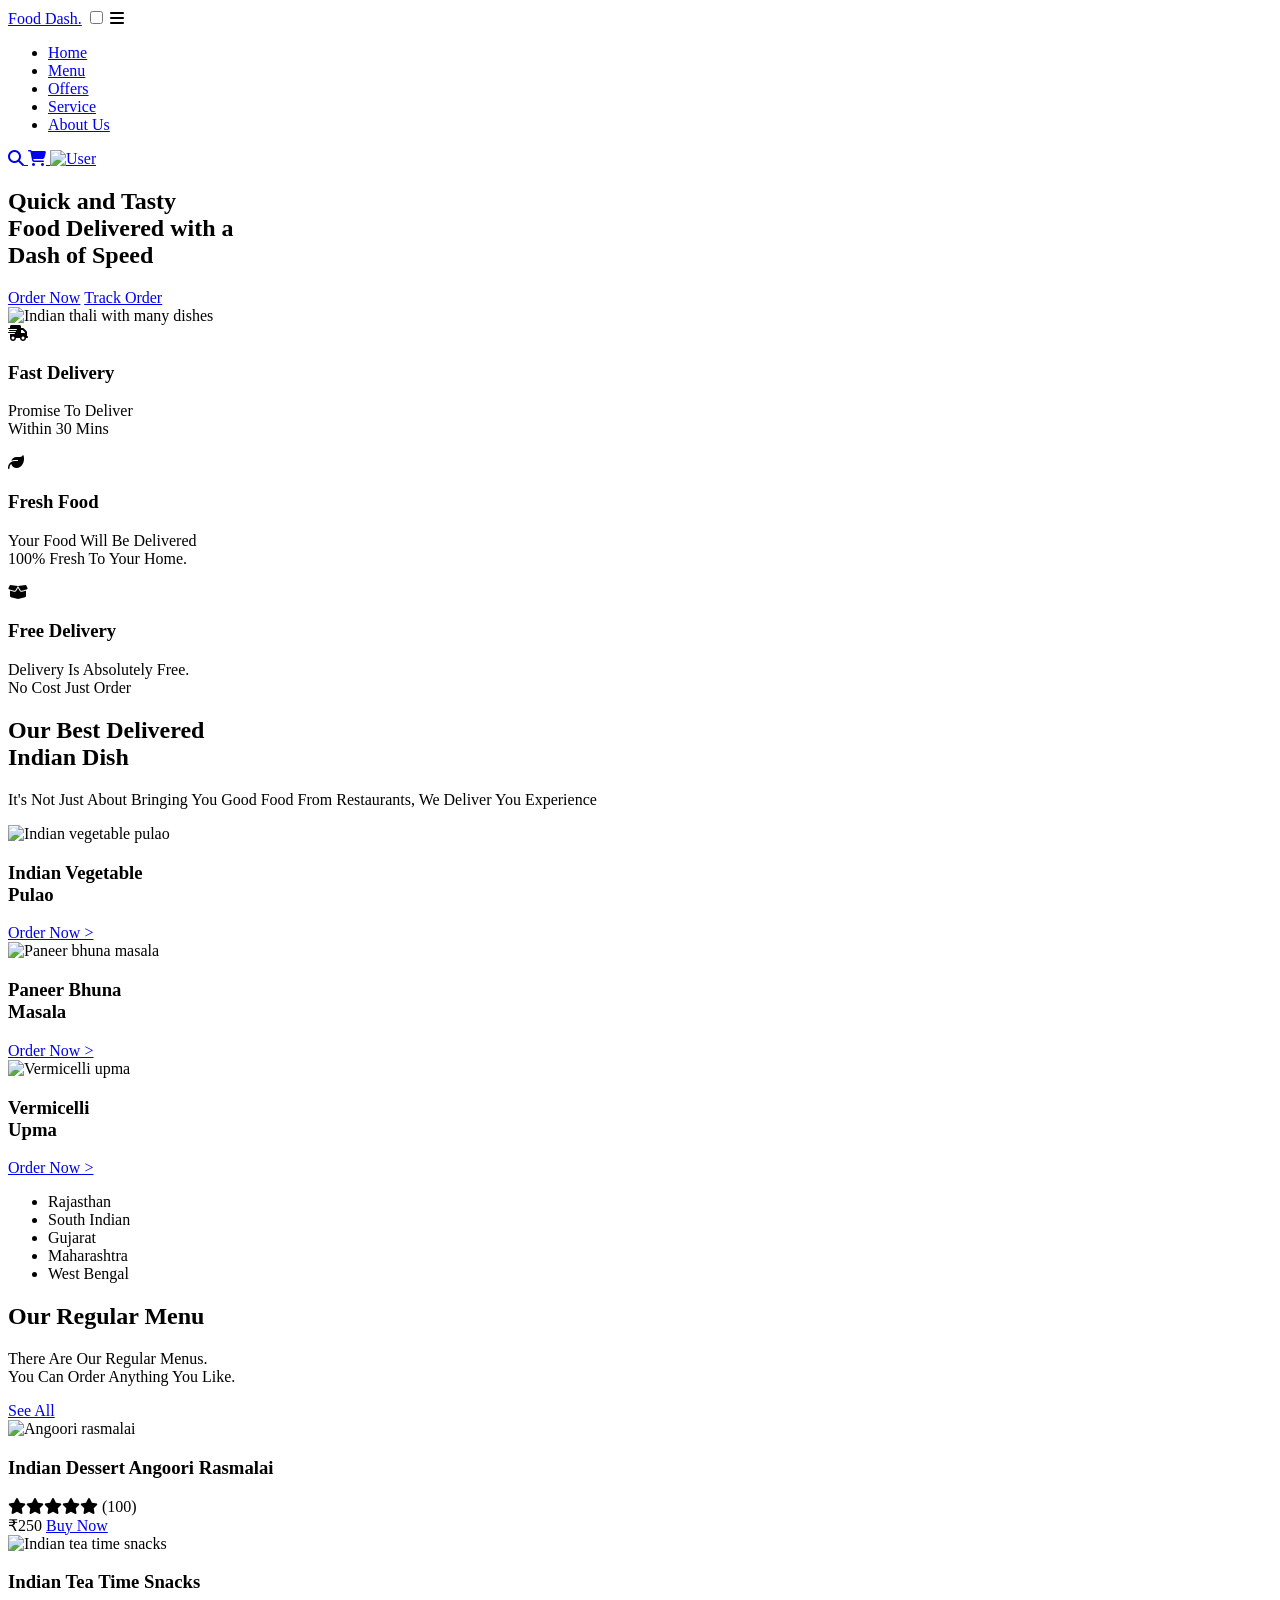
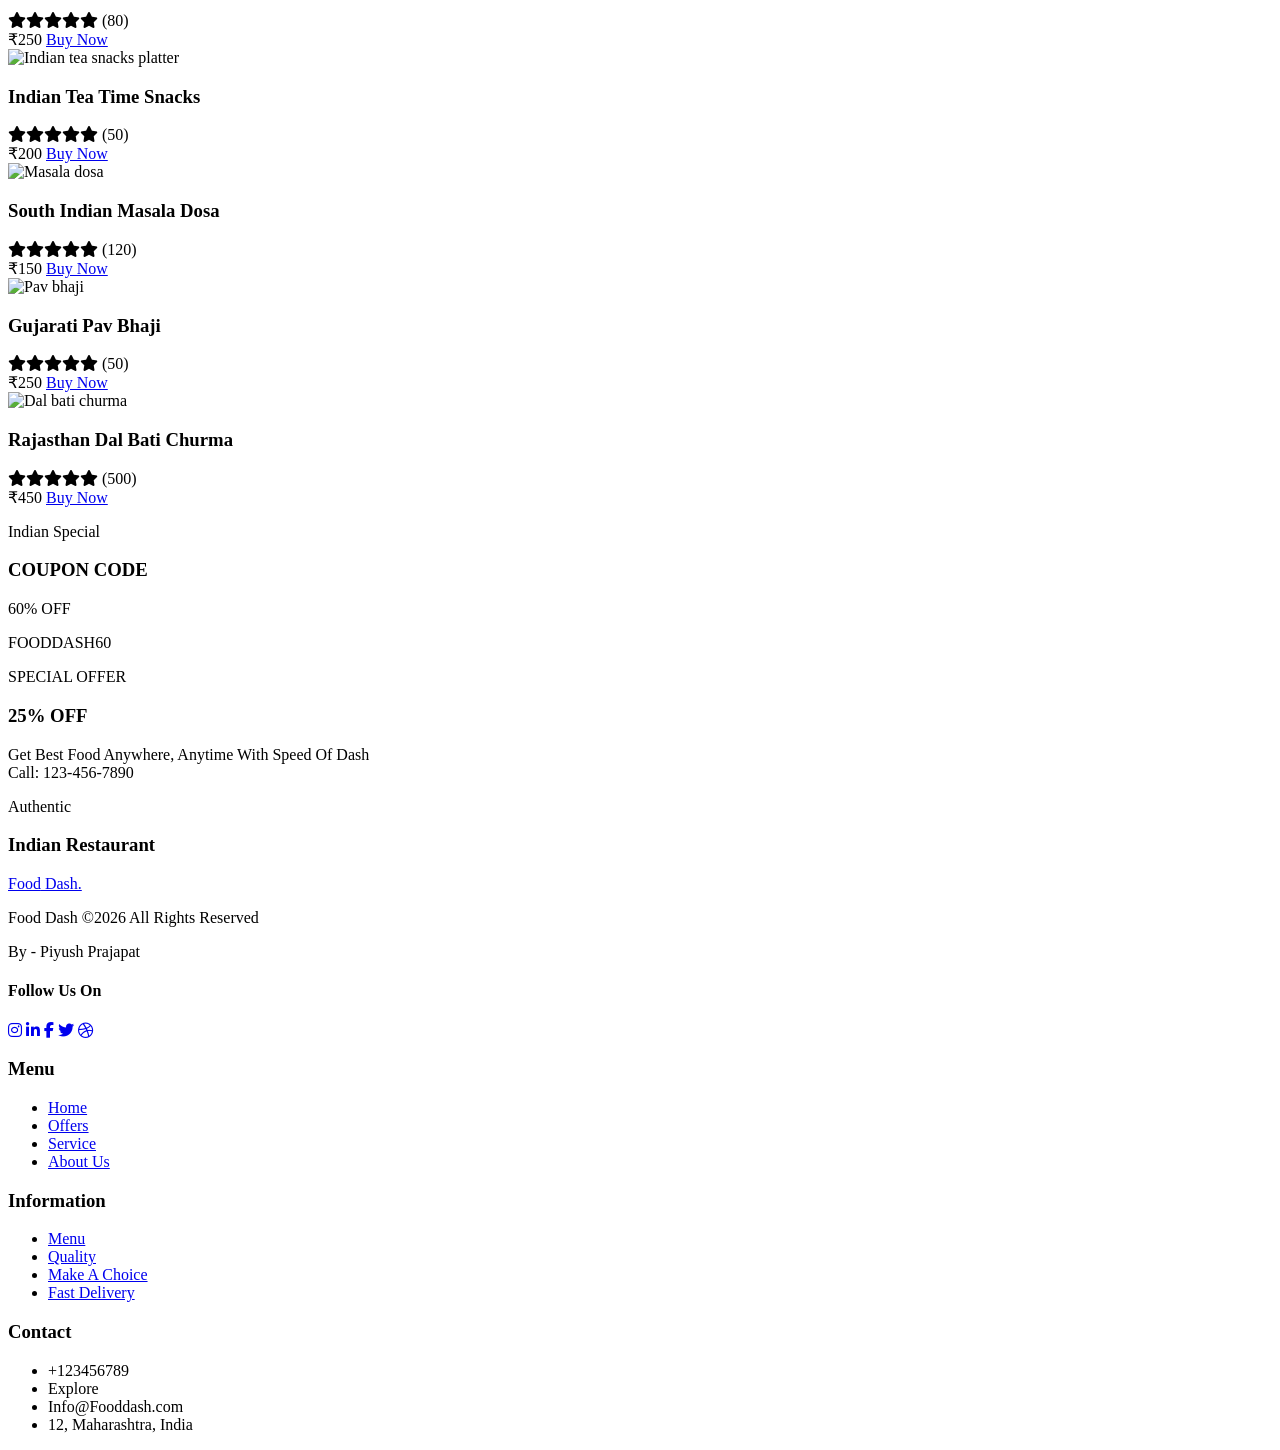
==== index.html @ 3bc4d367 "Assignment first commit" ====
<!DOCTYPE html>
<html lang="en">

<head>
    <meta charset="UTF-8">
    <meta name="viewport" content="width=device-width, initial-scale=1.0">
    <meta name="description" content="Food Dash - quick and tasty Indian food delivered with a dash of speed.">
    <title>Food Dash | Home</title>

    <!-- Font (Lexend) and icons (Font Awesome) -->
    <link rel="preconnect" href="https://fonts.googleapis.com">
    <link rel="preconnect" href="https://fonts.gstatic.com" crossorigin>
    <link href="https://fonts.googleapis.com/css2?family=Lexend:wght@300;400;500;600;700;800&display=swap"
        rel="stylesheet">
    <link rel="stylesheet" href="https://cdnjs.cloudflare.com/ajax/libs/font-awesome/6.7.2/css/all.min.css">

    <!-- Our CSS: shared file first, then this page's file -->
    <link rel="stylesheet" href="./css/style.css">
    <link rel="stylesheet" href="./css/home.css">
</head>

<body>

    <!-- ========== HEADER ========== -->
    <header class="header">
        <div class="container navbar">

            <a href="./index.html" class="logo"><span>Food</span> Dash.</a>

            <!-- Mobile menu button (checkbox trick, no JavaScript) -->
            <input type="checkbox" id="menu-checkbox" class="menu-checkbox">
            <label for="menu-checkbox" class="menu-toggle" aria-label="Open menu">
                <i class="fa-solid fa-bars"></i>
            </label>

            <ul class="nav-menu">
                <li><a href="./index.html" class="nav-link active">Home</a></li>
                <li><a href="./menu.html" class="nav-link">Menu</a></li>
                <li><a href="#offers" class="nav-link">Offers</a></li>
                <li><a href="#service" class="nav-link">Service</a></li>
                <li><a href="#about" class="nav-link">About Us</a></li>
            </ul>

            <div class="nav-actions">
                <a href="./menu.html" class="icon-btn" aria-label="Search food">
                    <i class="fa-solid fa-magnifying-glass"></i>
                </a>
                <a href="./cart.html" class="icon-btn" aria-label="Shopping cart">
                    <i class="fa-solid fa-cart-shopping"></i>
                </a>
                <a href="./login.html" aria-label="Login">
                    <img src="./images/user.jpg" alt="User" class="avatar">
                </a>
            </div>

        </div>
    </header>


    <main>

        <!-- ========== HERO ========== -->
        <section class="hero">
            <div class="container hero-content">

                <div class="hero-text">
                    <h1>
                        <span>Quick</span> and <span>Tasty</span><br>
                        <span>Food Delivered</span> with a<br>
                        Dash of Speed
                    </h1>

                    <div class="hero-buttons">
                        <a href="./menu.html" class="btn btn-primary">Order Now</a>
                        <a href="./cart.html" class="btn btn-outline">Track Order</a>
                    </div>
                </div>

                <div class="hero-image">
                    <img src="./images/hero.png" alt="Indian thali with many dishes">
                </div>

            </div>
        </section>


        <!-- ========== FEATURES ========== -->
        <section class="features" id="service">
            <div class="container">
                <div class="features-box">

                    <div class="feature-item">
                        <i class="fa-solid fa-truck-fast"></i>
                        <div>
                            <h3>Fast Delivery</h3>
                            <p>Promise To Deliver<br>Within 30 Mins</p>
                        </div>
                    </div>

                    <div class="feature-item">
                        <i class="fa-solid fa-leaf"></i>
                        <div>
                            <h3>Fresh Food</h3>
                            <p>Your Food Will Be Delivered<br>100% Fresh To Your Home.</p>
                        </div>
                    </div>

                    <div class="feature-item">
                        <i class="fa-solid fa-box-open"></i>
                        <div>
                            <h3>Free Delivery</h3>
                            <p>Delivery Is Absolutely Free.<br>No Cost Just Order</p>
                        </div>
                    </div>

                </div>
            </div>
        </section>


        <!-- ========== BEST DELIVERED DISHES ========== -->
        <section class="best-dishes" id="about">
            <div class="container">

                <div class="best-heading">
                    <h2 class="section-title">Our <span>Best Delivered</span><br>Indian Dish</h2>
                    <p>It's Not Just About Bringing You Good Food From Restaurants, We Deliver You Experience</p>
                </div>

                <div class="best-grid">

                    <div class="best-item">
                        <div class="best-circle">
                            <img src="./images/foods/pulao.jpg" alt="Indian vegetable pulao">
                        </div>
                        <h3>Indian Vegetable<br>Pulao</h3>
                        <a href="./cart.html">Order Now ></a>
                    </div>

                    <div class="best-item">
                        <div class="best-circle">
                            <img src="./images/foods/paneer.jpg" alt="Paneer bhuna masala">
                        </div>
                        <h3>Paneer Bhuna<br>Masala</h3>
                        <a href="./cart.html">Order Now ></a>
                    </div>

                    <div class="best-item">
                        <div class="best-circle">
                            <img src="./images/foods/upma.jpg" alt="Vermicelli upma">
                        </div>
                        <h3>Vermicelli<br>Upma</h3>
                        <a href="./cart.html">Order Now ></a>
                    </div>

                </div>

            </div>
        </section>


        <!-- ========== REGIONS STRIP ========== -->
        <section class="regions">
            <div class="container">
                <ul class="regions-list">
                    <li>Rajasthan</li>
                    <li>South Indian</li>
                    <li>Gujarat</li>
                    <li>Maharashtra</li>
                    <li>West Bengal</li>
                </ul>
            </div>
        </section>


        <!-- ========== OUR REGULAR MENU ========== -->
        <section class="regular-menu">
            <div class="container">

                <div class="menu-heading">
                    <div>
                        <h2 class="section-title">Our <span>Regular</span> Menu</h2>
                        <p>There Are Our Regular Menus.<br>You Can Order Anything You Like.</p>
                    </div>
                    <a href="./menu.html" class="btn btn-primary btn-small">See All</a>
                </div>

                <div class="dish-grid">

                    <article class="dish-card">
                        <div class="dish-image">
                            <img src="./images/foods/rasmalai.jpg" alt="Angoori rasmalai">
                        </div>
                        <h3><span>Indian Dessert</span> Angoori Rasmalai</h3>
                        <div class="stars">
                            <i class="fa-solid fa-star"></i><i class="fa-solid fa-star"></i><i
                                class="fa-solid fa-star"></i><i class="fa-solid fa-star"></i><i
                                class="fa-solid fa-star"></i>
                            <span>(100)</span>
                        </div>
                        <div class="dish-bottom">
                            <span class="price">₹250</span>
                            <a href="./cart.html" class="btn btn-primary btn-small">Buy Now</a>
                        </div>
                    </article>

                    <article class="dish-card">
                        <div class="dish-image">
                            <img src="./images/foods/snacks-1.jpg" alt="Indian tea time snacks">
                        </div>
                        <h3><span>Indian</span> Tea Time Snacks</h3>
                        <div class="stars">
                            <i class="fa-solid fa-star"></i><i class="fa-solid fa-star"></i><i
                                class="fa-solid fa-star"></i><i class="fa-solid fa-star"></i><i
                                class="fa-solid fa-star"></i>
                            <span>(80)</span>
                        </div>
                        <div class="dish-bottom">
                            <span class="price">₹250</span>
                            <a href="./cart.html" class="btn btn-primary btn-small">Buy Now</a>
                        </div>
                    </article>

                    <article class="dish-card">
                        <div class="dish-image">
                            <img src="./images/foods/snacks-2.jpg" alt="Indian tea snacks platter">
                        </div>
                        <h3><span>Indian</span> Tea Time Snacks</h3>
                        <div class="stars">
                            <i class="fa-solid fa-star"></i><i class="fa-solid fa-star"></i><i
                                class="fa-solid fa-star"></i><i class="fa-solid fa-star"></i><i
                                class="fa-solid fa-star"></i>
                            <span>(50)</span>
                        </div>
                        <div class="dish-bottom">
                            <span class="price">₹200</span>
                            <a href="./cart.html" class="btn btn-primary btn-small">Buy Now</a>
                        </div>
                    </article>

                    <article class="dish-card">
                        <div class="dish-image">
                            <img src="./images/foods/dosa.jpg" alt="Masala dosa">
                        </div>
                        <h3><span>South Indian</span> Masala Dosa</h3>
                        <div class="stars">
                            <i class="fa-solid fa-star"></i><i class="fa-solid fa-star"></i><i
                                class="fa-solid fa-star"></i><i class="fa-solid fa-star"></i><i
                                class="fa-solid fa-star"></i>
                            <span>(120)</span>
                        </div>
                        <div class="dish-bottom">
                            <span class="price">₹150</span>
                            <a href="./cart.html" class="btn btn-primary btn-small">Buy Now</a>
                        </div>
                    </article>

                    <article class="dish-card">
                        <div class="dish-image">
                            <img src="./images/foods/pav-bhaji.jpg" alt="Pav bhaji">
                        </div>
                        <h3><span>Gujarati</span> Pav Bhaji</h3>
                        <div class="stars">
                            <i class="fa-solid fa-star"></i><i class="fa-solid fa-star"></i><i
                                class="fa-solid fa-star"></i><i class="fa-solid fa-star"></i><i
                                class="fa-solid fa-star"></i>
                            <span>(50)</span>
                        </div>
                        <div class="dish-bottom">
                            <span class="price">₹250</span>
                            <a href="./cart.html" class="btn btn-primary btn-small">Buy Now</a>
                        </div>
                    </article>

                    <article class="dish-card">
                        <div class="dish-image">
                            <img src="./images/foods/dal-bati.jpg" alt="Dal bati churma">
                        </div>
                        <h3><span>Rajasthan</span> Dal Bati Churma</h3>
                        <div class="stars">
                            <i class="fa-solid fa-star"></i><i class="fa-solid fa-star"></i><i
                                class="fa-solid fa-star"></i><i class="fa-solid fa-star"></i><i
                                class="fa-solid fa-star"></i>
                            <span>(500)</span>
                        </div>
                        <div class="dish-bottom">
                            <span class="price">₹450</span>
                            <a href="./cart.html" class="btn btn-primary btn-small">Buy Now</a>
                        </div>
                    </article>

                </div>
            </div>
        </section>


        <!-- ========== OFFERS ========== -->
        <section class="offers" id="offers">
            <div class="container offers-grid">

                <div class="offer offer-coupon">
                    <p class="small-title">Indian Special</p>
                    <h3>COUPON CODE</h3>
                    <div class="coupon-ticket">60% OFF</div>
                    <p class="code">FOODDASH60</p>
                </div>

                <div class="offers-right">
                    <div class="offer offer-special">
                        <p class="tag">SPECIAL OFFER</p>
                        <h3>25% OFF</h3>
                        <p>Get Best Food Anywhere, Anytime With Speed Of Dash<br>Call: 123-456-7890</p>
                    </div>

                    <div class="offer offer-restaurant">
                        <p class="small-title">Authentic</p>
                        <h3>Indian Restaurant</h3>
                    </div>
                </div>

            </div>
        </section>

    </main>


    <!-- ========== FOOTER ========== -->
    <footer class="footer">
        <div class="container footer-grid">

            <div class="footer-about">
                <a href="./index.html" class="logo"><span>Food</span> Dash.</a>
                <p>Food Dash ©2026 All Rights Reserved</p>
                <p>By - Piyush Prajapat</p>
                <h4>Follow Us On</h4>
                <div class="footer-socials">
                    <a href="#" aria-label="Instagram"><i class="fa-brands fa-instagram"></i></a>
                    <a href="#" aria-label="LinkedIn"><i class="fa-brands fa-linkedin-in"></i></a>
                    <a href="#" aria-label="Facebook"><i class="fa-brands fa-facebook-f"></i></a>
                    <a href="#" aria-label="Twitter"><i class="fa-brands fa-twitter"></i></a>
                    <a href="#" aria-label="Dribbble"><i class="fa-brands fa-dribbble"></i></a>
                </div>
            </div>

            <div class="footer-column">
                <h3>Menu</h3>
                <ul>
                    <li><a href="./index.html">Home</a></li>
                    <li><a href="#offers">Offers</a></li>
                    <li><a href="#service">Service</a></li>
                    <li><a href="#about">About Us</a></li>
                </ul>
            </div>

            <div class="footer-column">
                <h3>Information</h3>
                <ul>
                    <li><a href="./menu.html">Menu</a></li>
                    <li><a href="#service">Quality</a></li>
                    <li><a href="./menu.html">Make A Choice</a></li>
                    <li><a href="#service">Fast Delivery</a></li>
                </ul>
            </div>

            <div class="footer-column">
                <h3>Contact</h3>
                <ul>
                    <li>+123456789</li>
                    <li>Explore</li>
                    <li>Info@Fooddash.com</li>
                    <li>12, Maharashtra, India</li>
                </ul>
            </div>

        </div>
    </footer>

</body>

</html>
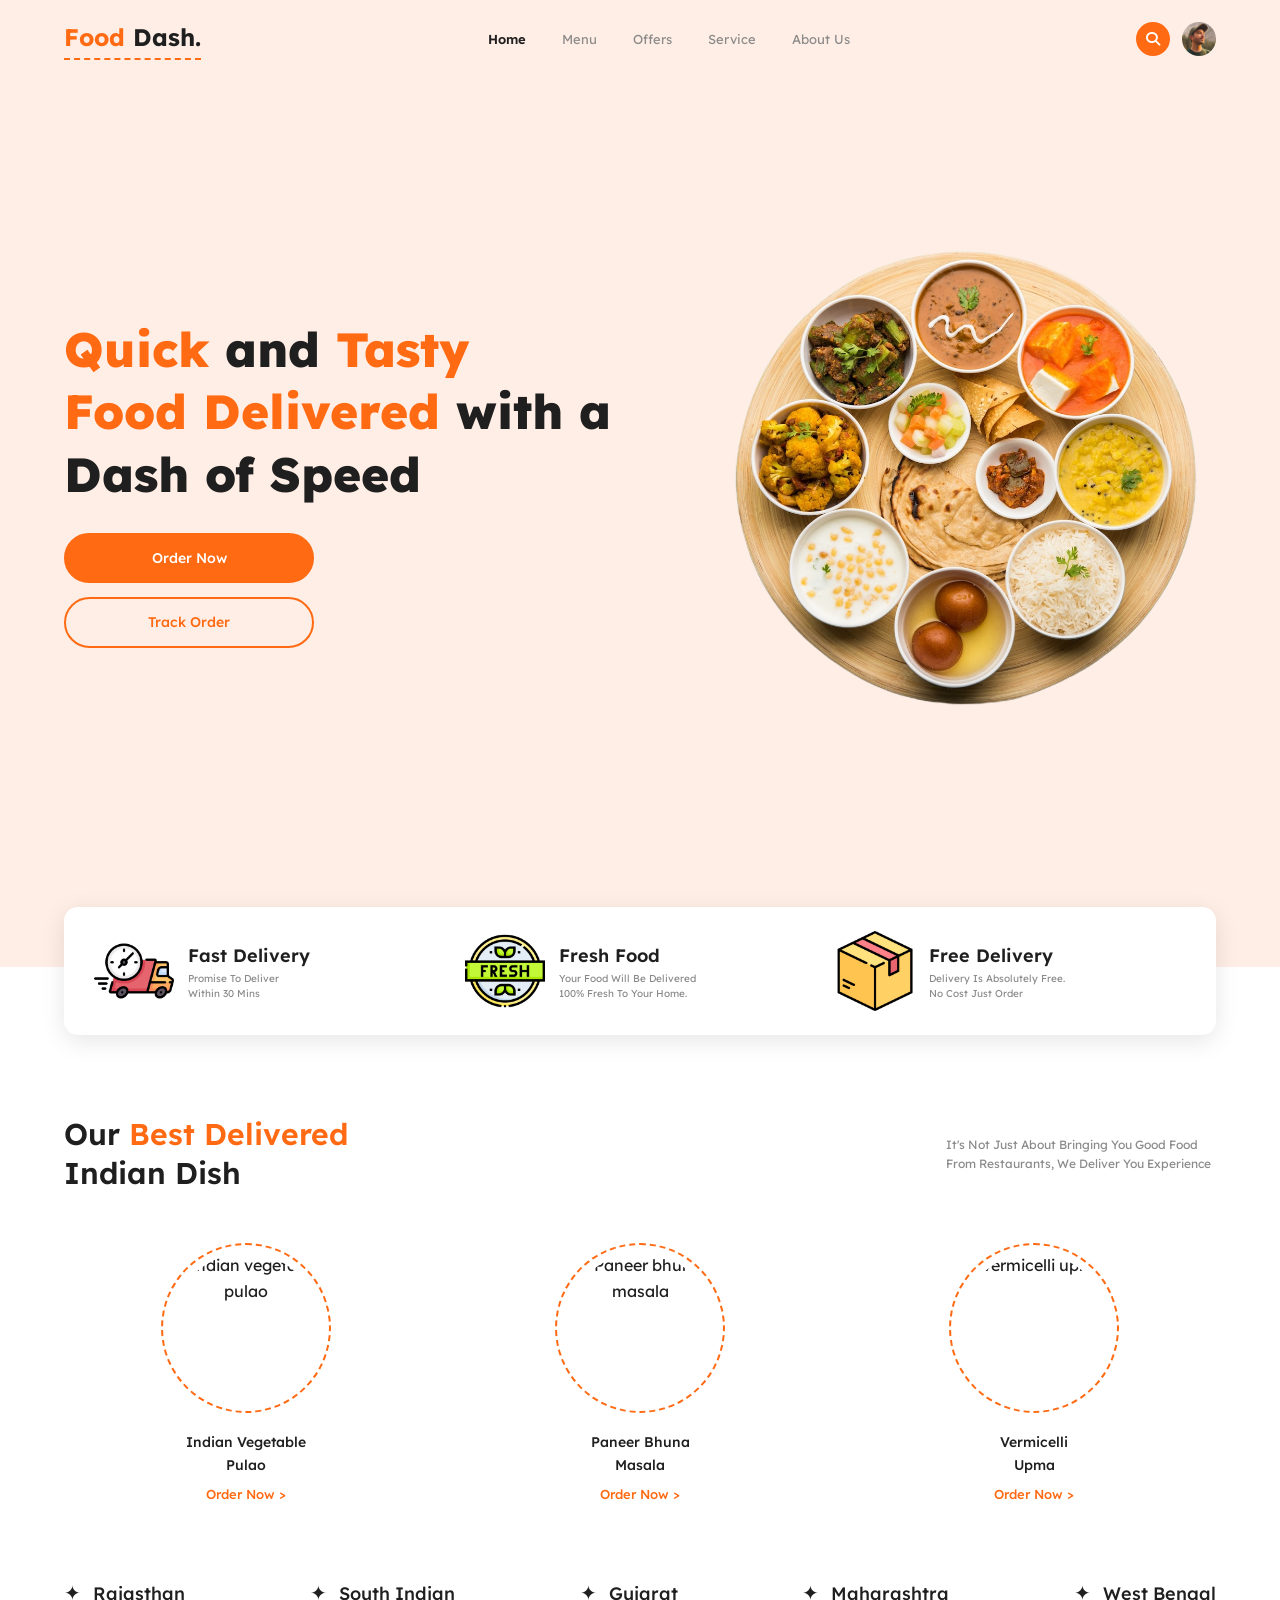
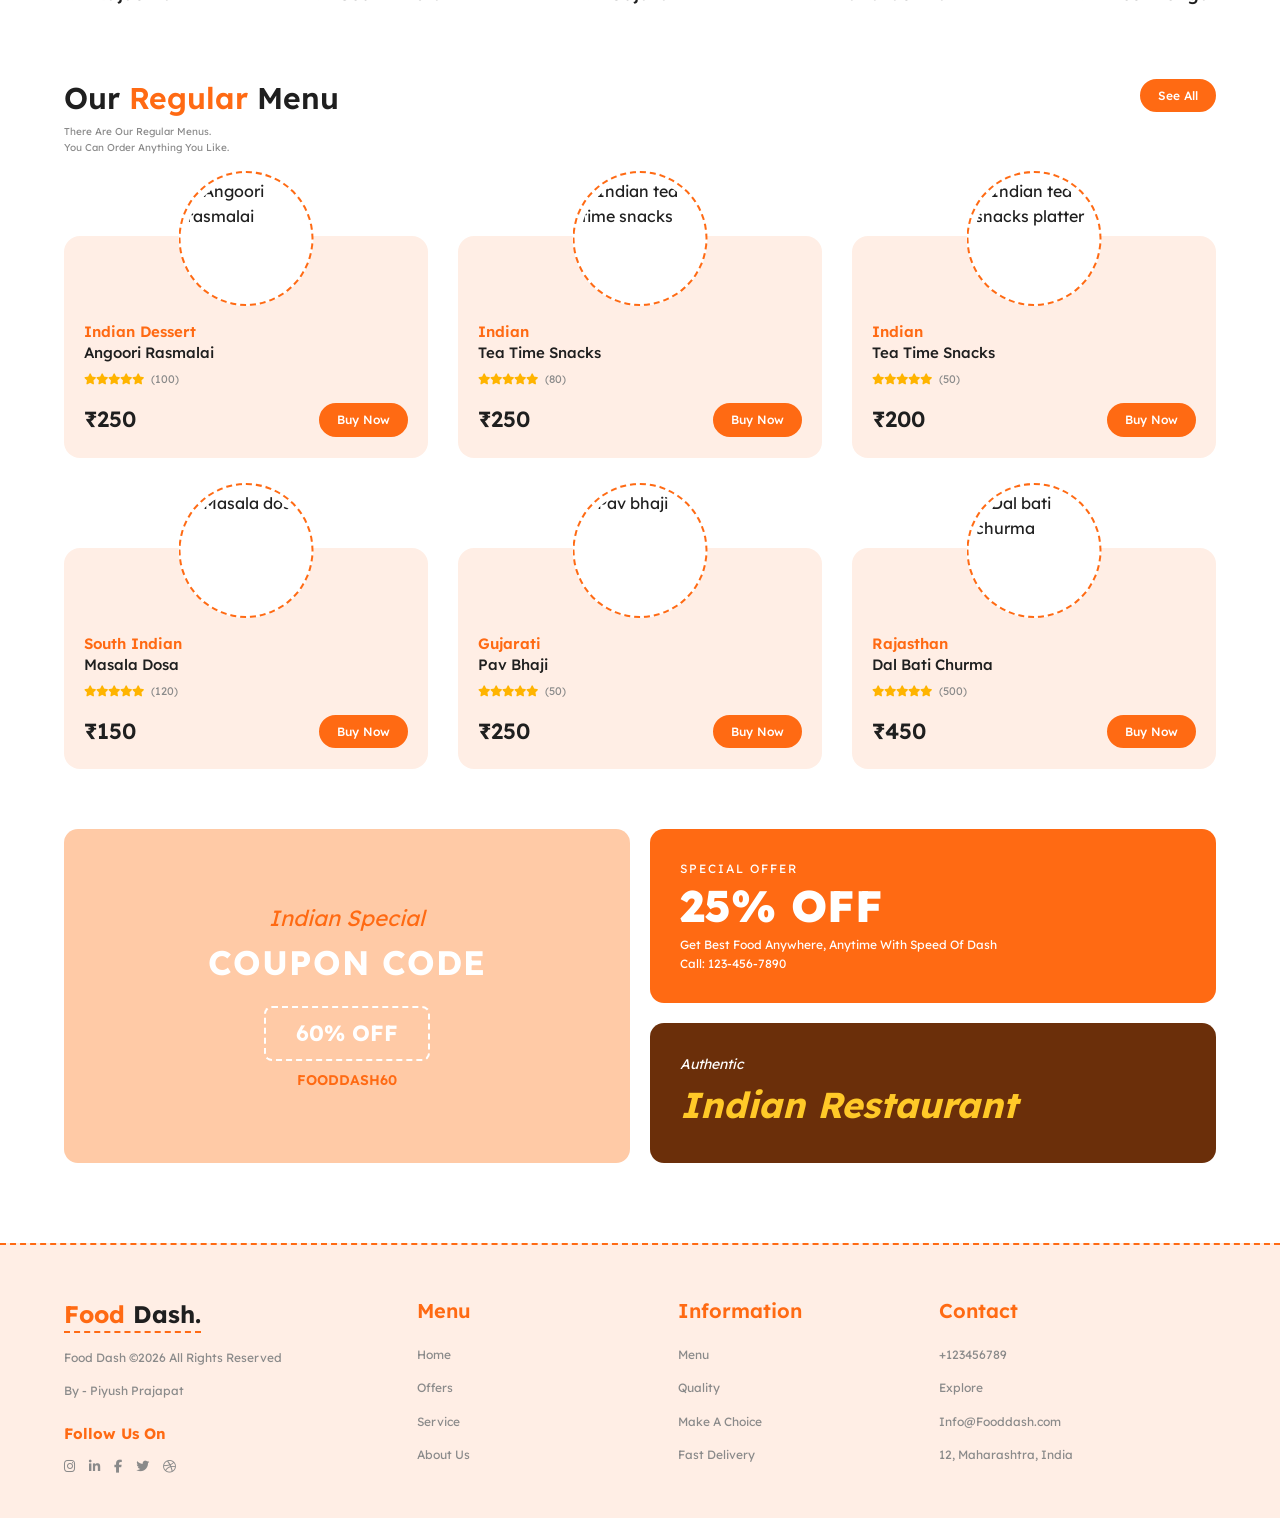
==== commit 57ac5829: "Update the navbar, hero & features sections" ====
--- a/index.html
+++ b/index.html
@@ -45,11 +45,11 @@
                 <a href="./menu.html" class="icon-btn" aria-label="Search food">
                     <i class="fa-solid fa-magnifying-glass"></i>
                 </a>
-                <a href="./cart.html" class="icon-btn" aria-label="Shopping cart">
+                <!-- <a href="./cart.html" class="icon-btn" aria-label="Shopping cart">
                     <i class="fa-solid fa-cart-shopping"></i>
-                </a>
+                </a> -->
                 <a href="./login.html" aria-label="Login">
-                    <img src="./images/user.jpg" alt="User" class="avatar">
+                    <img src="./images/men1.jpg" alt="User" class="avatar">
                 </a>
             </div>
 
@@ -90,7 +90,7 @@
                 <div class="features-box">
 
                     <div class="feature-item">
-                        <i class="fa-solid fa-truck-fast"></i>
+                        <img src="./images/delivery1.png" alt="">
                         <div>
                             <h3>Fast Delivery</h3>
                             <p>Promise To Deliver<br>Within 30 Mins</p>
@@ -98,7 +98,7 @@
                     </div>
 
                     <div class="feature-item">
-                        <i class="fa-solid fa-leaf"></i>
+                         <img src="./images/delevery2.png" alt="">
                         <div>
                             <h3>Fresh Food</h3>
                             <p>Your Food Will Be Delivered<br>100% Fresh To Your Home.</p>
@@ -106,7 +106,7 @@
                     </div>
 
                     <div class="feature-item">
-                        <i class="fa-solid fa-box-open"></i>
+                        <img src="./images/delivery3.png" alt="">
                         <div>
                             <h3>Free Delivery</h3>
                             <p>Delivery Is Absolutely Free.<br>No Cost Just Order</p>
--- a/css/style.css
+++ b/css/style.css
@@ -0,0 +1,380 @@
+/* =====================================================
+   STYLE.CSS  (shared by every page)
+   Contains: colors, reset, buttons, header, footer
+   and the food card used on Home + Menu pages.
+===================================================== */
+
+
+/* ---------- 1. COLORS & FONT (change them here only) ---------- */
+:root {
+    --orange: #ff6a13;
+    --orange-dark: #e55a0a;
+    --peach: #ffeee5;
+    --dark: #1f1f1f;
+    --grey: #8a8a8a;
+    --white: #ffffff;
+    --star: #ffb400;
+}
+
+
+/* ---------- 2. RESET ---------- */
+* {
+    margin: 0;
+    padding: 0;
+    box-sizing: border-box;
+}
+
+body {
+    font-family: "Lexend", sans-serif;
+    color: var(--dark);
+    background: var(--white);
+    line-height: 1.6;
+}
+
+img {
+    display: block;
+    max-width: 100%;
+}
+
+a {
+    color: inherit;
+    text-decoration: none;
+}
+
+ul {
+    list-style: none;
+}
+
+button,
+input {
+    font-family: inherit;
+}
+
+
+/* ---------- 3. LAYOUT HELPERS ---------- */
+.container {
+    width: 90%;
+    max-width: 1440px;
+    margin: 0 auto;
+}
+
+/* Page title like "Our Regular Menu" (orange word inside) */
+.section-title {
+    font-size: 30px;
+    font-weight: 600;
+    line-height: 1.3;
+}
+
+.section-title span {
+    color: var(--orange);
+}
+
+
+/* ---------- 4. BUTTONS ---------- */
+.btn {
+    display: inline-block;
+    padding: 12px 28px;
+    border: 2px solid var(--orange);
+    border-radius: 30px;
+    font-size: 14px;
+    font-weight: 500;
+    cursor: pointer;
+    transition: 0.3s;
+}
+
+.btn-primary {
+    background: var(--orange);
+    color: var(--white);
+}
+
+.btn-primary:hover {
+    background: var(--orange-dark);
+    border-color: var(--orange-dark);
+}
+
+.btn-outline {
+    background: transparent;
+    color: var(--orange);
+}
+
+.btn-outline:hover {
+    background: var(--orange);
+    color: var(--white);
+}
+
+.btn-small {
+    padding: 5px 16px;
+    font-size: 12px;
+}
+
+
+/* ---------- 5. HEADER ---------- */
+.header {
+    background: var(--peach);
+    position: relative;
+}
+
+.navbar {
+    display: flex;
+    align-items: center;
+    justify-content: space-between;
+    padding: 18px 0;
+}
+
+/* Logo: "Food" is orange, "Dash." is dark, with a dashed line below */
+.logo {
+    font-size:24px;
+    font-weight: 700;
+    padding-bottom: 2px;
+    border-bottom: 2px dashed var(--orange);
+}
+
+.logo span {
+    color: var(--orange);
+}
+
+.nav-menu {
+    display: flex;
+    gap: 36px;
+}
+
+.nav-link {
+    font-size: 13px;
+    color: var(--grey);
+    transition: 0.3s;
+}
+
+.nav-link:hover {
+    color: var(--orange);
+}
+
+.nav-link.active {
+    color: var(--dark);
+    font-weight: 600;
+}
+
+.nav-actions {
+    display: flex;
+    align-items: center;
+    gap: 12px;
+}
+
+.icon-btn {
+    display: flex;
+    align-items: center;
+    justify-content: center;
+    width: 34px;
+    height: 34px;
+    border-radius: 50%;
+    background: var(--orange);
+    color: var(--white);
+    font-size: 14px;
+}
+
+.avatar {
+    width: 34px;
+    height: 34px;
+    border-radius: 50%;
+    object-fit: cover;
+}
+
+/* Mobile menu button + hidden checkbox (works without JavaScript) */
+.menu-checkbox,
+.menu-toggle {
+    display: none;
+}
+
+
+/* ---------- 6. FOOD CARD (Home + Menu) ---------- */
+.dish-grid {
+    display: grid;
+    grid-template-columns: repeat(3, 1fr);
+    gap: 90px 30px;
+    /* big row gap because the round image sticks out above the card */
+    margin-top: 80px;
+}
+
+.dish-card {
+    position: relative;
+    padding: 85px 20px 20px;
+    background: var(--peach);
+    border-radius: 16px;
+}
+
+/* Round image with dashed orange border, sits on top of the card */
+.dish-image {
+    position: absolute;
+    top: -65px;
+    left: 50%;
+    transform: translateX(-50%);
+    width: 135px;
+    height: 135px;
+    padding: 6px;
+    border: 2px dashed var(--orange);
+    border-radius: 50%;
+    background: var(--white);
+}
+
+.dish-image img {
+    width: 100%;
+    height: 100%;
+    border-radius: 50%;
+    object-fit: cover;
+}
+
+.dish-card h3 {
+    font-size: 15px;
+    font-weight: 500;
+    line-height: 1.4;
+}
+
+.dish-card h3 span {
+    display: block;
+    color: var(--orange);
+    font-weight: 600;
+}
+
+.stars {
+    margin: 8px 0 14px;
+    font-size: 11px;
+    color: var(--star);
+}
+
+.stars span {
+    margin-left: 4px;
+    color: var(--grey);
+}
+
+.dish-bottom {
+    display: flex;
+    align-items: center;
+    justify-content: space-between;
+}
+
+.price {
+    font-size: 22px;
+    font-weight: 600;
+}
+
+
+/* ---------- 7. FOOTER ---------- */
+.footer {
+    background: var(--peach);
+    border-top: 2px dashed var(--orange);
+    padding: 50px 0 40px;
+}
+
+.footer-grid {
+    display: grid;
+    grid-template-columns: 1.4fr 1fr 1fr 1.2fr;
+    gap: 30px;
+}
+
+.footer-about p {
+    margin-top: 14px;
+    font-size: 12px;
+    color: var(--grey);
+}
+
+.footer-about h4 {
+    margin: 22px 0 10px;
+    font-size: 15px;
+    font-weight: 700;
+    color: var(--orange);
+}
+
+.footer-socials {
+    display: flex;
+    gap: 14px;
+    font-size: 13px;
+    color: var(--grey);
+}
+
+.footer-socials a:hover {
+    color: var(--orange);
+}
+
+.footer-column h3 {
+    margin-bottom: 18px;
+    font-size: 20px;
+    font-weight: 600;
+    color: var(--orange);
+}
+
+.footer-column li {
+    margin-bottom: 14px;
+    font-size: 12px;
+    color: var(--grey);
+}
+
+.footer-column a:hover {
+    color: var(--orange);
+}
+
+
+/* ---------- 8. RESPONSIVE ---------- */
+
+/* Tablet */
+@media (max-width: 991px) {
+    .dish-grid {
+        grid-template-columns: repeat(2, 1fr);
+    }
+
+    .footer-grid {
+        grid-template-columns: 1fr 1fr;
+    }
+}
+
+/* Mobile: links hide, hamburger button shows */
+@media (max-width: 767px) {
+    .menu-toggle {
+        display: block;
+        order: 3;
+        margin-left: 14px;
+        font-size: 22px;
+        color: var(--dark);
+        cursor: pointer;
+    }
+
+    .nav-actions {
+        margin-left: auto;
+    }
+
+    .nav-menu {
+        display: none;
+        position: absolute;
+        top: 100%;
+        left: 0;
+        right: 0;
+        z-index: 10;
+        flex-direction: column;
+        gap: 0;
+        background: var(--peach);
+        padding: 10px 5% 20px;
+    }
+
+    .nav-menu li {
+        padding: 10px 0;
+        border-bottom: 1px dashed var(--orange);
+    }
+
+    /* when the checkbox is ticked, show the links */
+    .menu-checkbox:checked~.nav-menu {
+        display: flex;
+    }
+}
+
+/* Small mobile */
+@media (max-width: 480px) {
+    .section-title {
+        font-size: 24px;
+    }
+
+    .dish-grid {
+        grid-template-columns: 1fr;
+    }
+
+    .footer-grid {
+        grid-template-columns: 1fr;
+    }
+}
--- a/css/home.css
+++ b/css/home.css
@@ -0,0 +1,377 @@
+/* =====================================================
+   HOME.CSS  (only for index.html)
+   Sections: hero, features, best dishes, regions strip,
+   regular menu, offers
+===================================================== */
+
+
+/* ---------- 1. HERO ---------- */
+.hero {
+    background: var(--peach);
+    padding: 30px 0 110px;
+    /* extra bottom space so the features card can overlap */
+}
+
+.hero-content {
+    display: flex;
+    align-items: center;
+    justify-content: space-between;
+    gap: 40px;
+}
+
+.hero-text h1 {
+    margin-bottom: 28px;
+    font-size: 48px;
+    font-weight: 800;
+    line-height: 1.3;
+}
+
+.hero-text h1 span {
+    color: var(--orange);
+}
+
+.hero-buttons {
+    display: flex;
+    flex-direction: column;
+    align-items: flex-start;
+    gap: 14px;
+}
+
+.hero-buttons .btn {
+    min-width: 250px;
+    text-align: center;
+}
+
+.hero-image img {
+    width: 100%;
+    max-width: 500px;
+    border-radius: 50%;
+}
+
+
+/* ---------- 2. FEATURES CARD (overlaps the hero) ---------- */
+.features {
+    position: relative;
+    z-index: 1;
+    margin-top: -60px;
+}
+
+.features-box {
+    display: grid;
+    grid-template-columns: repeat(3, 1fr);
+    gap: 20px;
+    padding: 24px 30px;
+    background: var(--white);
+    border-radius: 14px;
+    box-shadow: 0 6px 24px rgba(0, 0, 0, 0.1);
+}
+
+.feature-item {
+    display: flex;
+    align-items: center;
+    gap: 14px;
+}
+.feature-item img{
+    width: 80px;
+    height: 80px;
+}
+
+.feature-item i {
+    flex-shrink: 0;
+    width: 46px;
+    height: 46px;
+    display: flex;
+    align-items: center;
+    justify-content: center;
+    border-radius: 50%;
+    background: var(--peach);
+    color: var(--orange);
+    font-size: 20px;
+}
+
+.feature-item h3 {
+    font-size: 18px;
+    font-weight: 600;
+}
+
+.feature-item p {
+    font-size: 10px;
+    color: var(--grey);
+    line-height: 1.5;
+}
+
+
+/* ---------- 3. BEST DELIVERED DISHES ---------- */
+.best-dishes {
+    padding: 80px 0 50px;
+}
+
+.best-heading {
+    display: flex;
+    align-items: center;
+    justify-content: space-between;
+    gap: 30px;
+    margin-bottom: 50px;
+}
+
+.best-heading p {
+    max-width: 270px;
+    font-size: 12px;
+    color: var(--grey);
+}
+
+.best-grid {
+    display: grid;
+    grid-template-columns: repeat(3, 1fr);
+    gap: 30px;
+    text-align: center;
+}
+
+.best-circle {
+    width: 170px;
+    height: 170px;
+    margin: 0 auto 18px;
+    padding: 8px;
+    border: 2px dashed var(--orange);
+    border-radius: 50%;
+}
+
+.best-circle img {
+    width: 100%;
+    height: 100%;
+    border-radius: 50%;
+    object-fit: cover;
+}
+
+.best-item h3 {
+    font-size: 14px;
+    font-weight: 500;
+}
+
+.best-item a {
+    display: inline-block;
+    margin-top: 8px;
+    font-size: 13px;
+    font-weight: 500;
+    color: var(--orange);
+}
+
+
+/* ---------- 4. REGIONS STRIP ---------- */
+.regions {
+    padding: 20px 0;
+}
+
+.regions-list {
+    display: flex;
+    flex-wrap: wrap;
+    justify-content: space-between;
+    gap: 20px;
+}
+
+.regions-list li {
+    font-size: 18px;
+    font-weight: 500;
+}
+
+.regions-list li::before {
+    content: "✦";
+    margin-right: 12px;
+    font-size: 20px;
+}
+
+
+/* ---------- 5. REGULAR MENU ---------- */
+.regular-menu {
+    padding: 50px 0 60px;
+}
+
+.menu-heading {
+    display: flex;
+    align-items: flex-start;
+    justify-content: space-between;
+}
+
+.menu-heading p {
+    margin-top: 6px;
+    font-size: 10px;
+    color: var(--grey);
+}
+
+
+/* ---------- 6. OFFERS ---------- */
+.offers {
+    padding: 0 0 80px;
+}
+
+.offers-grid {
+    display: grid;
+    grid-template-columns: 1fr 1fr;
+    gap: 20px;
+}
+
+.offer {
+    padding: 30px;
+    border-radius: 14px;
+}
+
+/* big coupon card on the left */
+.offer-coupon {
+    display: flex;
+    flex-direction: column;
+    align-items: center;
+    justify-content: center;
+    min-height: 300px;
+    background: #ffcaa6;
+    text-align: center;
+    color: var(--white);
+}
+
+.offer-coupon .small-title {
+    font-size: 22px;
+    font-style: italic;
+    color: var(--orange);
+}
+
+.offer-coupon h3 {
+    font-size: 34px;
+    font-weight: 700;
+    letter-spacing: 1px;
+}
+
+.coupon-ticket {
+    margin: 16px 0 8px;
+    padding: 8px 30px;
+    border: 2px dashed var(--white);
+    border-radius: 8px;
+    font-size: 22px;
+    font-weight: 700;
+}
+
+.offer-coupon .code {
+    font-size: 14px;
+    font-weight: 600;
+    color: var(--orange);
+}
+
+.offers-right {
+    display: grid;
+    gap: 20px;
+}
+
+/* orange special offer banner */
+.offer-special {
+    background: var(--orange);
+    color: var(--white);
+}
+
+.offer-special .tag {
+    font-size: 12px;
+    letter-spacing: 2px;
+}
+
+.offer-special h3 {
+    margin: 4px 0;
+    font-size: 44px;
+    font-weight: 800;
+    line-height: 1.1;
+}
+
+.offer-special p {
+    font-size: 12px;
+}
+
+/* brown restaurant banner */
+.offer-restaurant {
+    display: flex;
+    flex-direction: column;
+    justify-content: center;
+    background: #6b2f0a;
+    color: #ffc928;
+}
+
+.offer-restaurant .small-title {
+    font-size: 14px;
+    font-style: italic;
+    color: var(--white);
+}
+
+.offer-restaurant h3 {
+    font-size: 36px;
+    font-weight: 700;
+    font-style: italic;
+}
+
+
+/* ---------- 7. RESPONSIVE ---------- */
+
+/* Tablet */
+@media (max-width: 991px) {
+    .hero-text h1 {
+        font-size: 36px;
+    }
+
+    .features-box {
+        gap: 14px;
+        padding: 20px;
+    }
+
+    .feature-item h3 {
+        font-size: 15px;
+    }
+}
+
+/* Mobile */
+@media (max-width: 767px) {
+    .hero {
+        padding-bottom: 90px;
+    }
+
+    .hero-content {
+        flex-direction: column-reverse;
+        text-align: center;
+    }
+
+    .hero-buttons {
+        align-items: center;
+    }
+
+    .hero-image img {
+        max-width: 300px;
+    }
+
+    .features-box {
+        grid-template-columns: 1fr;
+    }
+
+    .best-heading {
+        flex-direction: column;
+        align-items: flex-start;
+    }
+
+    .best-grid {
+        grid-template-columns: 1fr;
+        gap: 40px;
+    }
+
+    .regions-list {
+        justify-content: center;
+        gap: 14px 30px;
+    }
+
+    .offers-grid {
+        grid-template-columns: 1fr;
+    }
+}
+
+/* Small mobile */
+@media (max-width: 480px) {
+    .hero-text h1 {
+        font-size: 30px;
+    }
+
+    .menu-heading {
+        flex-direction: column;
+        gap: 14px;
+    }
+}
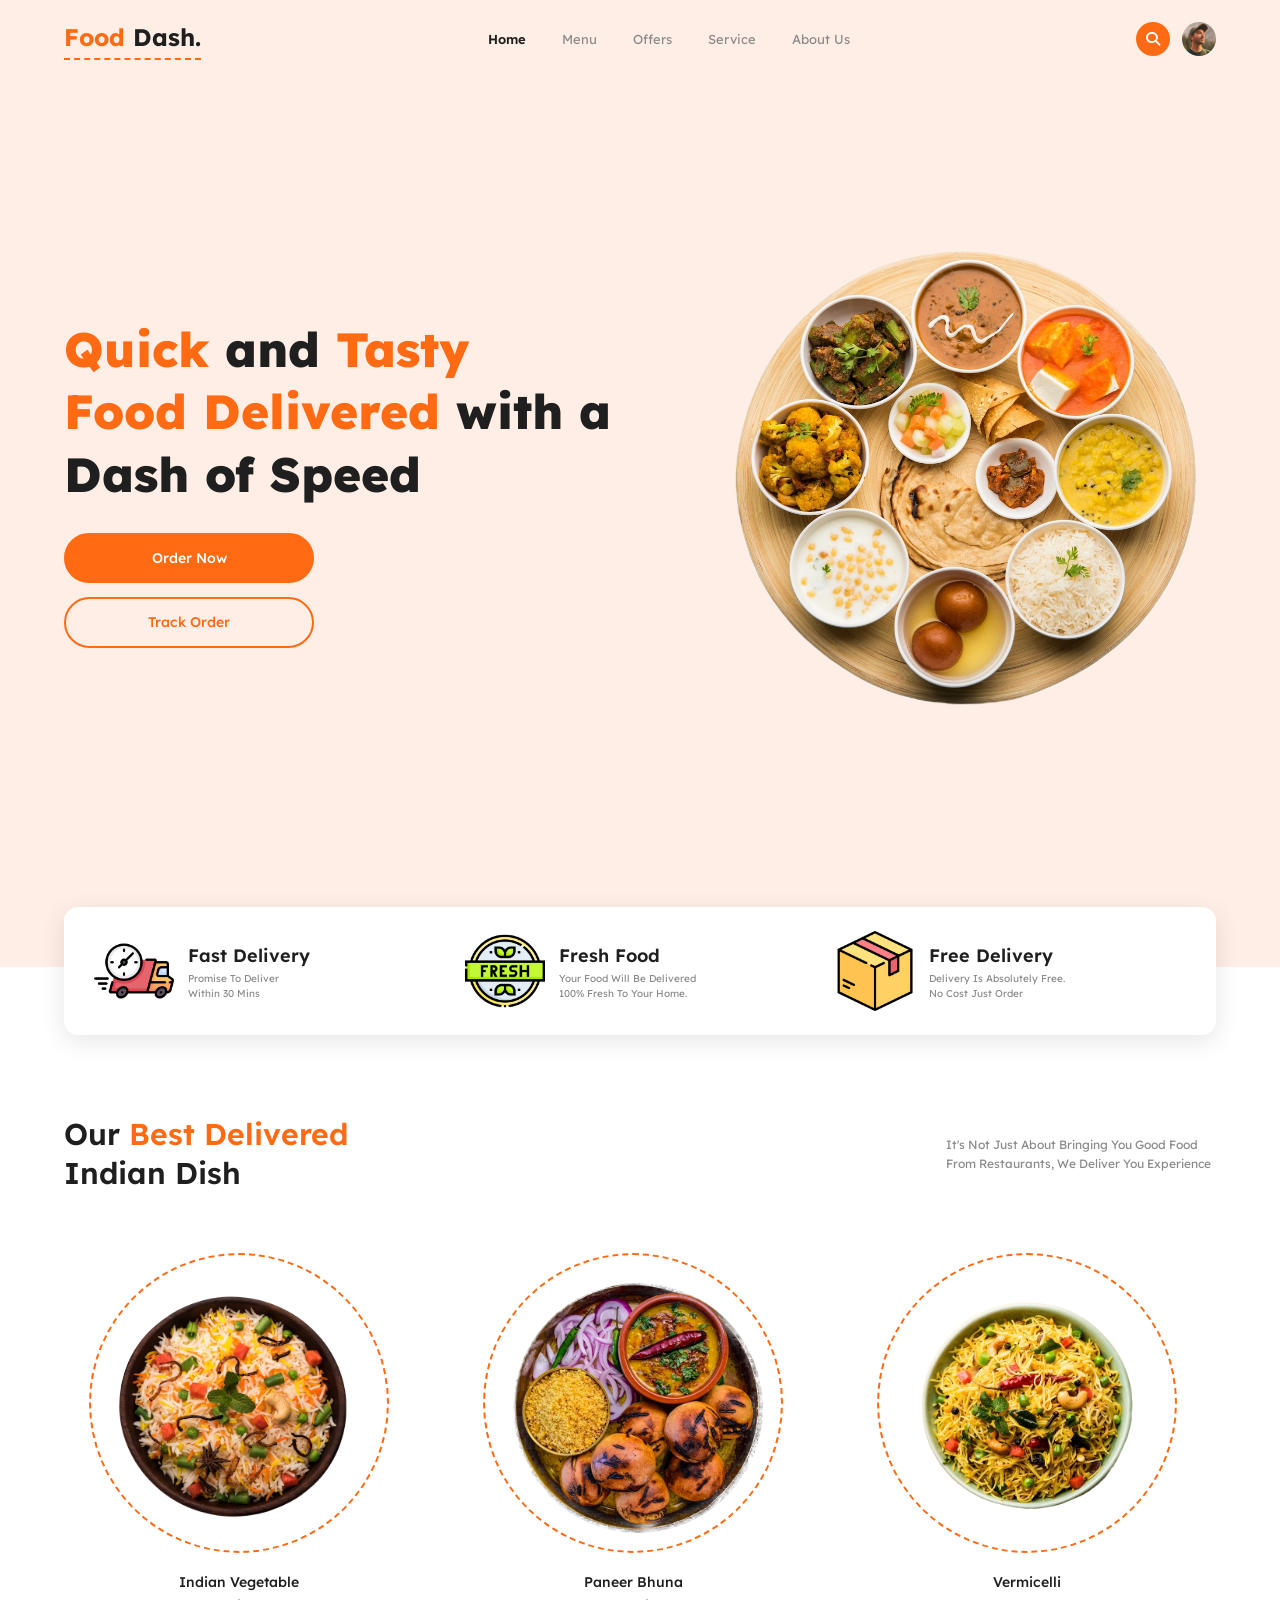
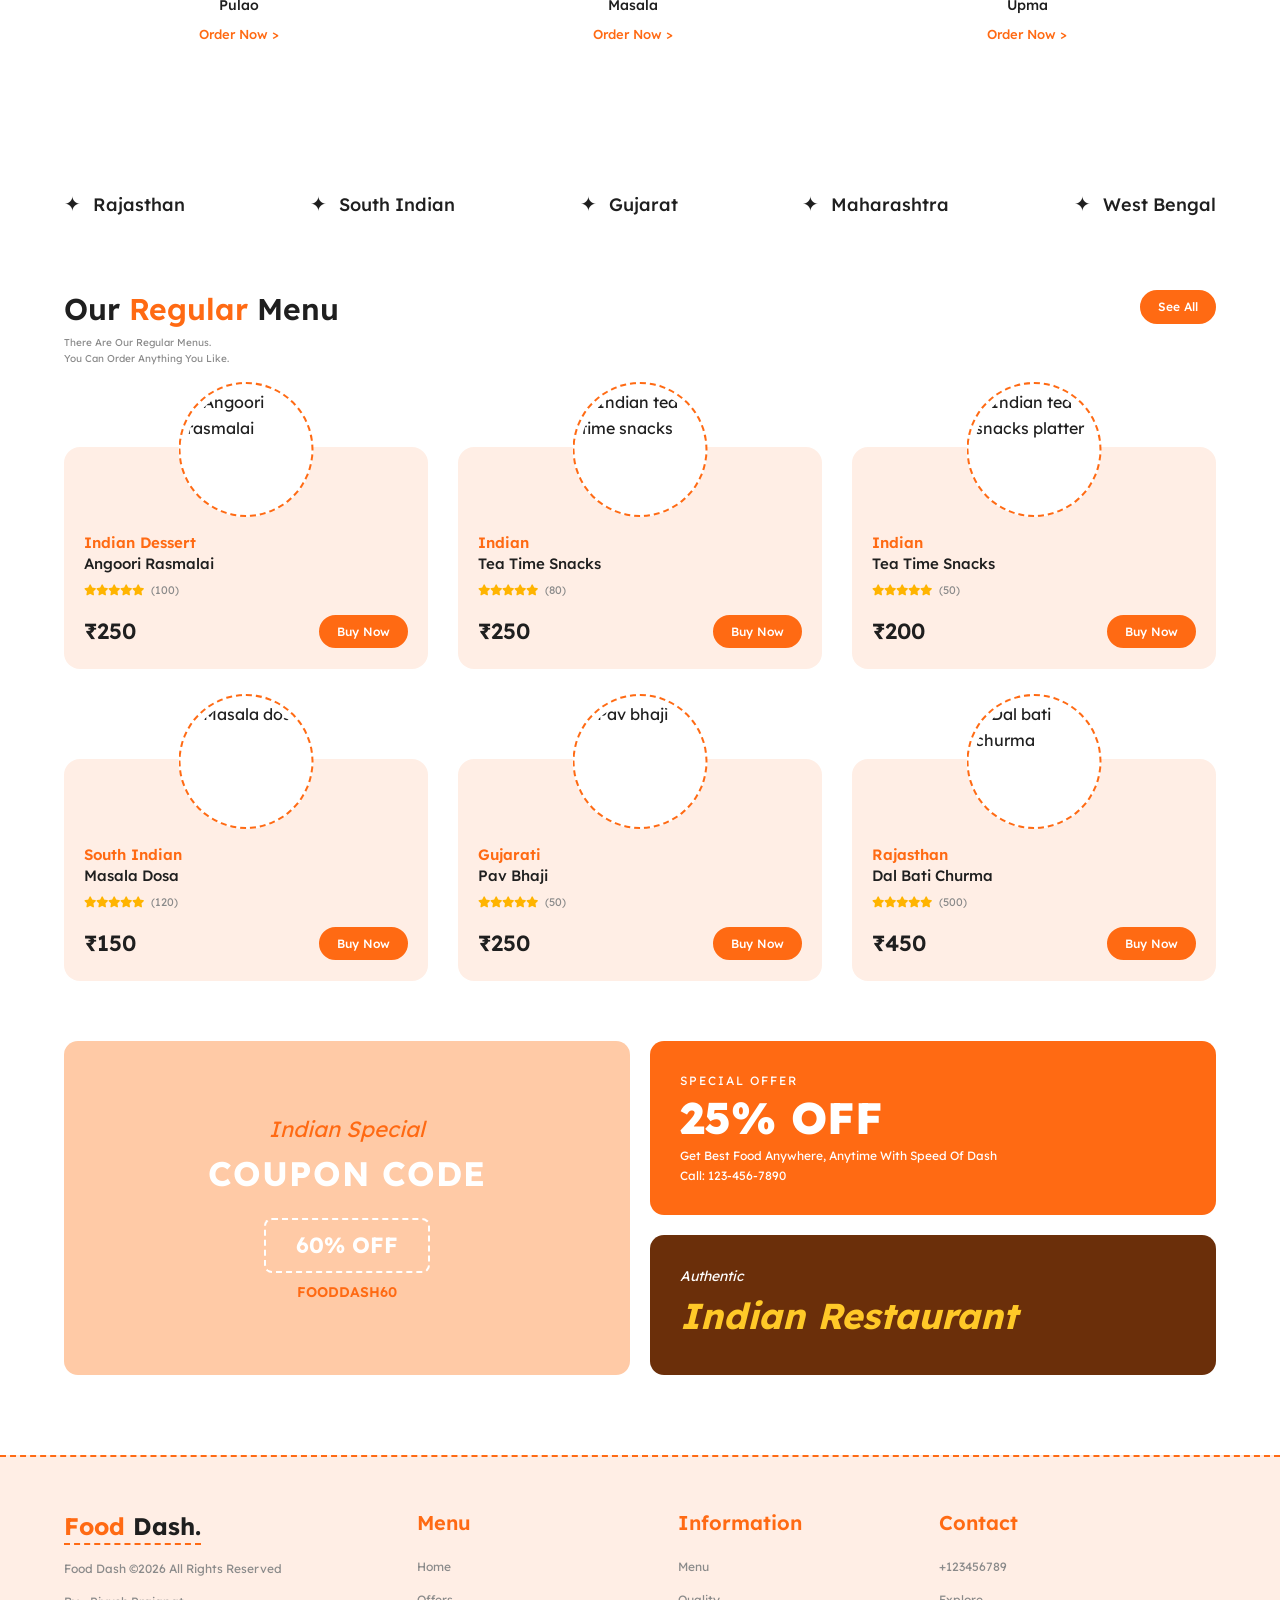
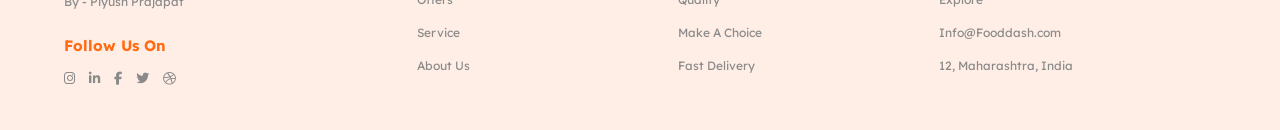
==== commit 0bdd1f06: "images rename and update indian dishes" ====
--- a/index.html
+++ b/index.html
@@ -131,7 +131,7 @@
 
                     <div class="best-item">
                         <div class="best-circle">
-                            <img src="./images/foods/pulao.jpg" alt="Indian vegetable pulao">
+                            <img src="./images/item1.png" alt="Indian vegetable pulao">
                         </div>
                         <h3>Indian Vegetable<br>Pulao</h3>
                         <a href="./cart.html">Order Now ></a>
@@ -139,7 +139,7 @@
 
                     <div class="best-item">
                         <div class="best-circle">
-                            <img src="./images/foods/paneer.jpg" alt="Paneer bhuna masala">
+                            <img src="./images/item2.png" alt="Paneer bhuna masala">
                         </div>
                         <h3>Paneer Bhuna<br>Masala</h3>
                         <a href="./cart.html">Order Now ></a>
@@ -147,7 +147,7 @@
 
                     <div class="best-item">
                         <div class="best-circle">
-                            <img src="./images/foods/upma.jpg" alt="Vermicelli upma">
+                            <img src="./images/item3.png" alt="Vermicelli upma">
                         </div>
                         <h3>Vermicelli<br>Upma</h3>
                         <a href="./cart.html">Order Now ></a>
--- a/css/home.css
+++ b/css/home.css
@@ -113,6 +113,15 @@
     gap: 30px;
     margin-bottom: 50px;
 }
+.best-item{
+    /* background-color: rebeccapurple; */
+    width: 350px;
+    height: 475px;
+    padding: 10px;
+    /* display: grid;
+    align-items: center;
+    justify-content: center; */
+}
 
 .best-heading p {
     max-width: 270px;
@@ -128,8 +137,8 @@
 }
 
 .best-circle {
-    width: 170px;
-    height: 170px;
+    width: 300px;
+    height: 300px;
     margin: 0 auto 18px;
     padding: 8px;
     border: 2px dashed var(--orange);
@@ -137,10 +146,13 @@
 }
 
 .best-circle img {
-    width: 100%;
-    height: 100%;
+    width: 250px;
+    height: 250px;
     border-radius: 50%;
     object-fit: cover;
+    /* width: fit-content; */
+    margin-top: 20px;
+    margin-left: 20px;
 }
 
 .best-item h3 {
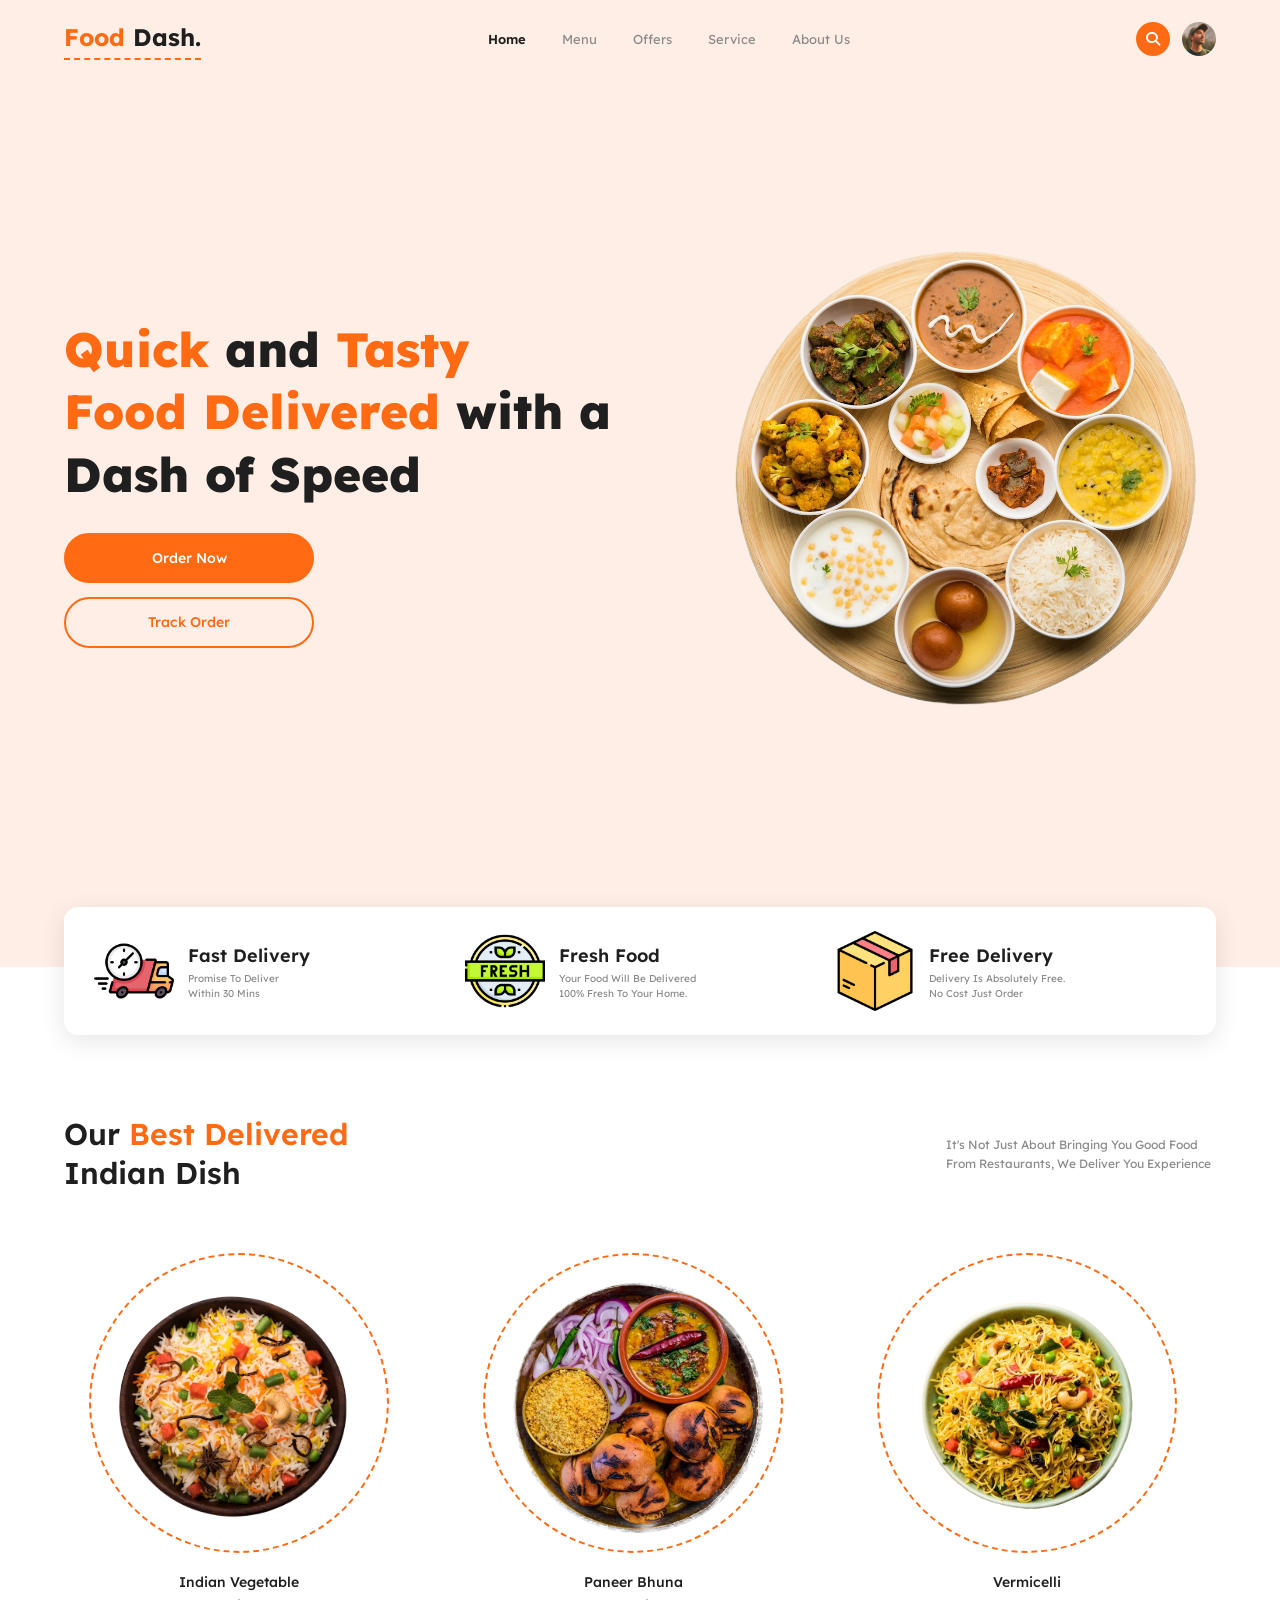
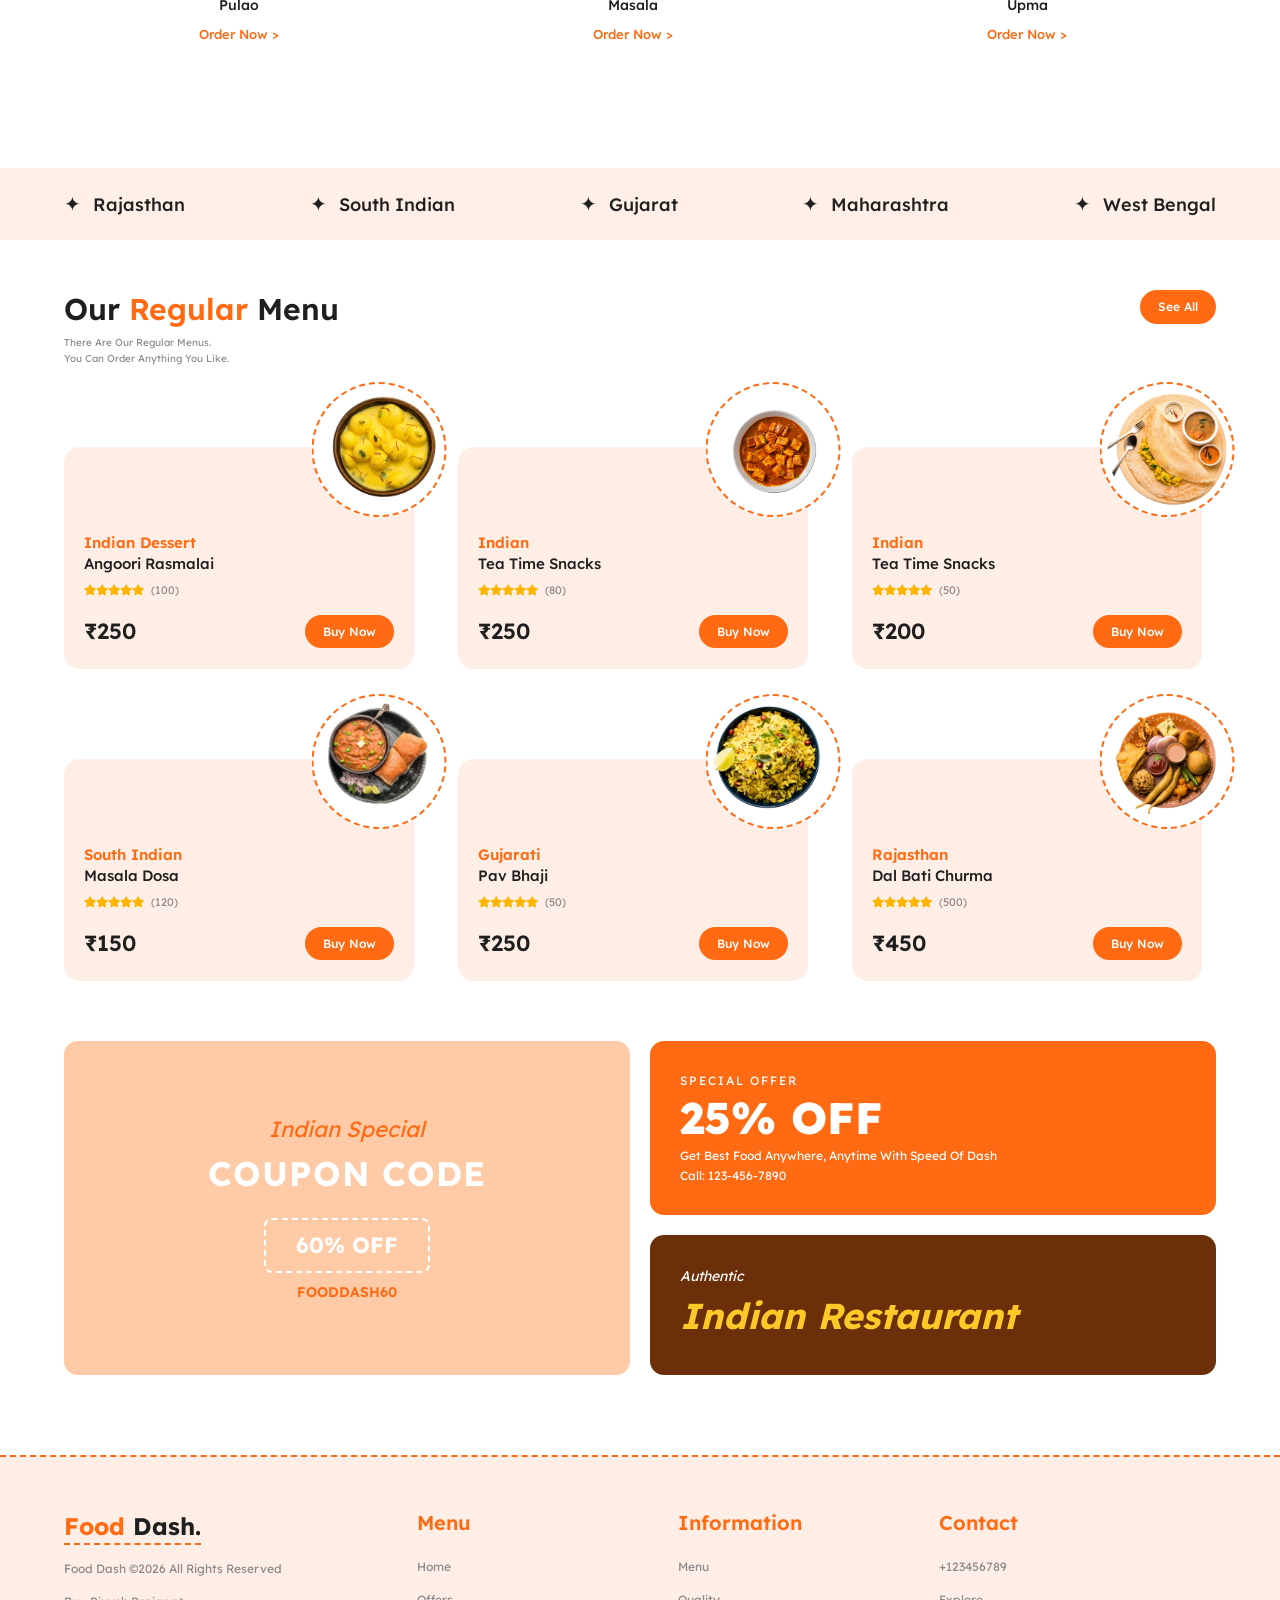
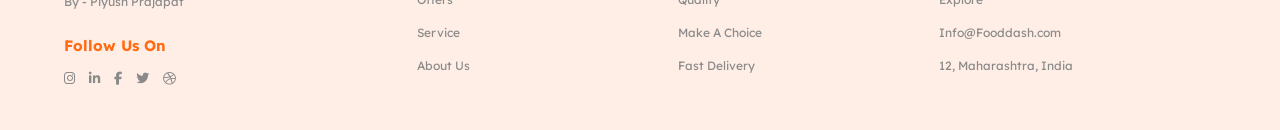
==== commit 5dc332b2: "Regular menu fix the position releted problem" ====
--- a/index.html
+++ b/index.html
@@ -189,7 +189,7 @@
 
                     <article class="dish-card">
                         <div class="dish-image">
-                            <img src="./images/foods/rasmalai.jpg" alt="Angoori rasmalai">
+                            <img src="./images/item4.png" alt="Angoori rasmalai">
                         </div>
                         <h3><span>Indian Dessert</span> Angoori Rasmalai</h3>
                         <div class="stars">
@@ -206,7 +206,7 @@
 
                     <article class="dish-card">
                         <div class="dish-image">
-                            <img src="./images/foods/snacks-1.jpg" alt="Indian tea time snacks">
+                            <img src="./images/item5.png" alt="Indian tea time snacks">
                         </div>
                         <h3><span>Indian</span> Tea Time Snacks</h3>
                         <div class="stars">
@@ -223,7 +223,7 @@
 
                     <article class="dish-card">
                         <div class="dish-image">
-                            <img src="./images/foods/snacks-2.jpg" alt="Indian tea snacks platter">
+                            <img src="./images/item6.png" alt="Indian tea snacks platter">
                         </div>
                         <h3><span>Indian</span> Tea Time Snacks</h3>
                         <div class="stars">
@@ -240,7 +240,7 @@
 
                     <article class="dish-card">
                         <div class="dish-image">
-                            <img src="./images/foods/dosa.jpg" alt="Masala dosa">
+                            <img src="./images/item7.png" alt="Masala dosa">
                         </div>
                         <h3><span>South Indian</span> Masala Dosa</h3>
                         <div class="stars">
@@ -257,7 +257,7 @@
 
                     <article class="dish-card">
                         <div class="dish-image">
-                            <img src="./images/foods/pav-bhaji.jpg" alt="Pav bhaji">
+                            <img src="./images/item8.png" alt="Pav bhaji">
                         </div>
                         <h3><span>Gujarati</span> Pav Bhaji</h3>
                         <div class="stars">
@@ -274,7 +274,7 @@
 
                     <article class="dish-card">
                         <div class="dish-image">
-                            <img src="./images/foods/dal-bati.jpg" alt="Dal bati churma">
+                            <img src="./images/item9.png" alt="Dal bati churma">
                         </div>
                         <h3><span>Rajasthan</span> Dal Bati Churma</h3>
                         <div class="stars">
--- a/css/style.css
+++ b/css/style.css
@@ -184,77 +184,6 @@
     display: none;
 }
 
-
-/* ---------- 6. FOOD CARD (Home + Menu) ---------- */
-.dish-grid {
-    display: grid;
-    grid-template-columns: repeat(3, 1fr);
-    gap: 90px 30px;
-    /* big row gap because the round image sticks out above the card */
-    margin-top: 80px;
-}
-
-.dish-card {
-    position: relative;
-    padding: 85px 20px 20px;
-    background: var(--peach);
-    border-radius: 16px;
-}
-
-/* Round image with dashed orange border, sits on top of the card */
-.dish-image {
-    position: absolute;
-    top: -65px;
-    left: 50%;
-    transform: translateX(-50%);
-    width: 135px;
-    height: 135px;
-    padding: 6px;
-    border: 2px dashed var(--orange);
-    border-radius: 50%;
-    background: var(--white);
-}
-
-.dish-image img {
-    width: 100%;
-    height: 100%;
-    border-radius: 50%;
-    object-fit: cover;
-}
-
-.dish-card h3 {
-    font-size: 15px;
-    font-weight: 500;
-    line-height: 1.4;
-}
-
-.dish-card h3 span {
-    display: block;
-    color: var(--orange);
-    font-weight: 600;
-}
-
-.stars {
-    margin: 8px 0 14px;
-    font-size: 11px;
-    color: var(--star);
-}
-
-.stars span {
-    margin-left: 4px;
-    color: var(--grey);
-}
-
-.dish-bottom {
-    display: flex;
-    align-items: center;
-    justify-content: space-between;
-}
-
-.price {
-    font-size: 22px;
-    font-weight: 600;
-}
 
 
 /* ---------- 7. FOOTER ---------- */
--- a/css/home.css
+++ b/css/home.css
@@ -172,6 +172,7 @@
 /* ---------- 4. REGIONS STRIP ---------- */
 .regions {
     padding: 20px 0;
+   background: rgba(255, 239, 230, 1);
 }
 
 .regions-list {
@@ -208,6 +209,81 @@
     margin-top: 6px;
     font-size: 10px;
     color: var(--grey);
+}
+
+
+
+/* ---------- 6. FOOD CARD (Home + Menu) ---------- */
+.dish-grid {
+    display: grid;
+    grid-template-columns: repeat(3, 1fr);
+    gap: 90px 30px;
+    /* big row gap because the round image sticks out above the card */
+    margin-top: 80px;
+}
+
+.dish-card {
+    position: relative;
+    padding: 85px 20px 20px;
+    background: var(--peach);
+    border-radius: 16px;
+    width: 350px;
+    /* height: 450px; */
+}
+
+/* Round image with dashed orange border, sits on top of the card */
+.dish-image {
+    position: absolute;
+    top: -65px;
+    left: 90%;
+    transform: translateX(-50%);
+    width: 135px;
+    height: 135px;
+    padding: 6px;
+    border: 2px dashed var(--orange);
+    border-radius: 50%;
+    background: var(--white);
+}
+
+.dish-image img {
+    width: 100%;
+    height: 100%;
+    border-radius: 50%;
+    object-fit: cover;
+}
+
+.dish-card h3 {
+    font-size: 15px;
+    font-weight: 500;
+    line-height: 1.4;
+}
+
+.dish-card h3 span {
+    display: block;
+    color: var(--orange);
+    font-weight: 600;
+}
+
+.stars {
+    margin: 8px 0 14px;
+    font-size: 11px;
+    color: var(--star);
+}
+
+.stars span {
+    margin-left: 4px;
+    color: var(--grey);
+}
+
+.dish-bottom {
+    display: flex;
+    align-items: center;
+    justify-content: space-between;
+}
+
+.price {
+    font-size: 22px;
+    font-weight: 600;
 }
 
 
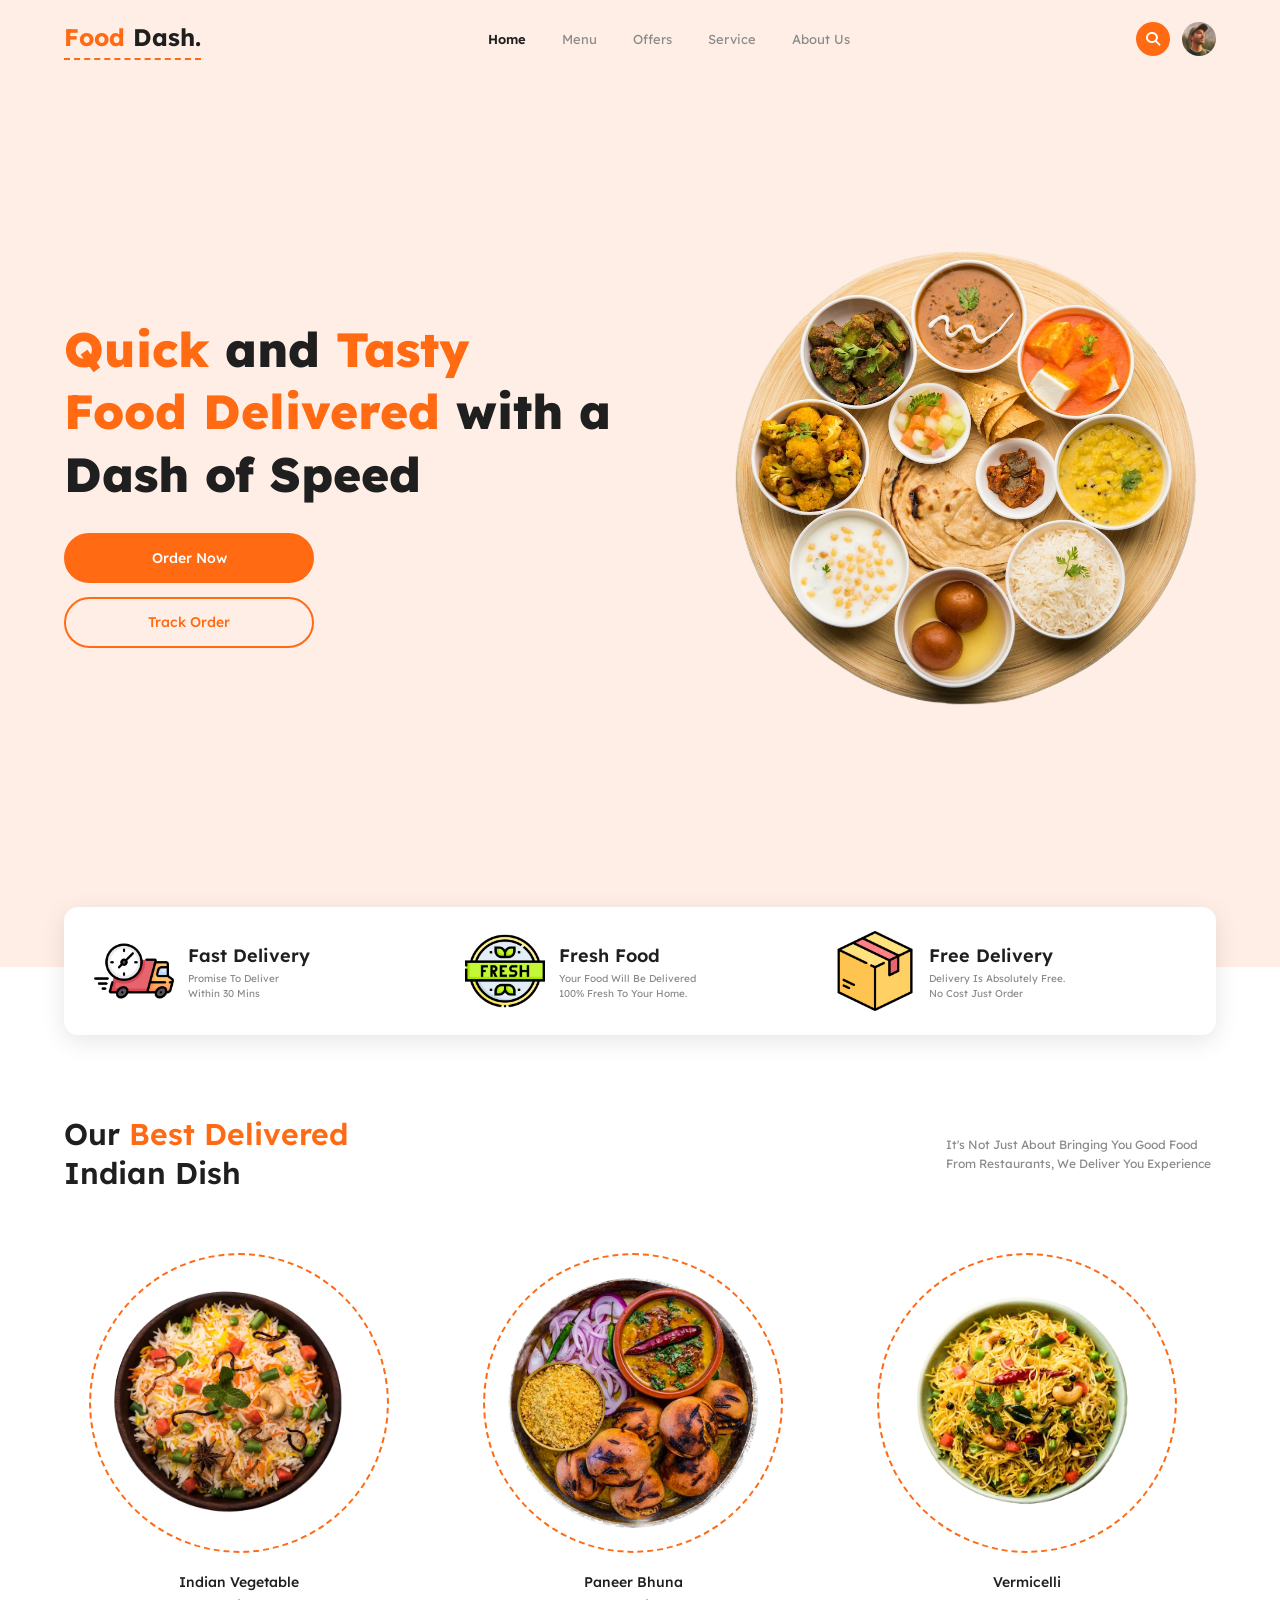
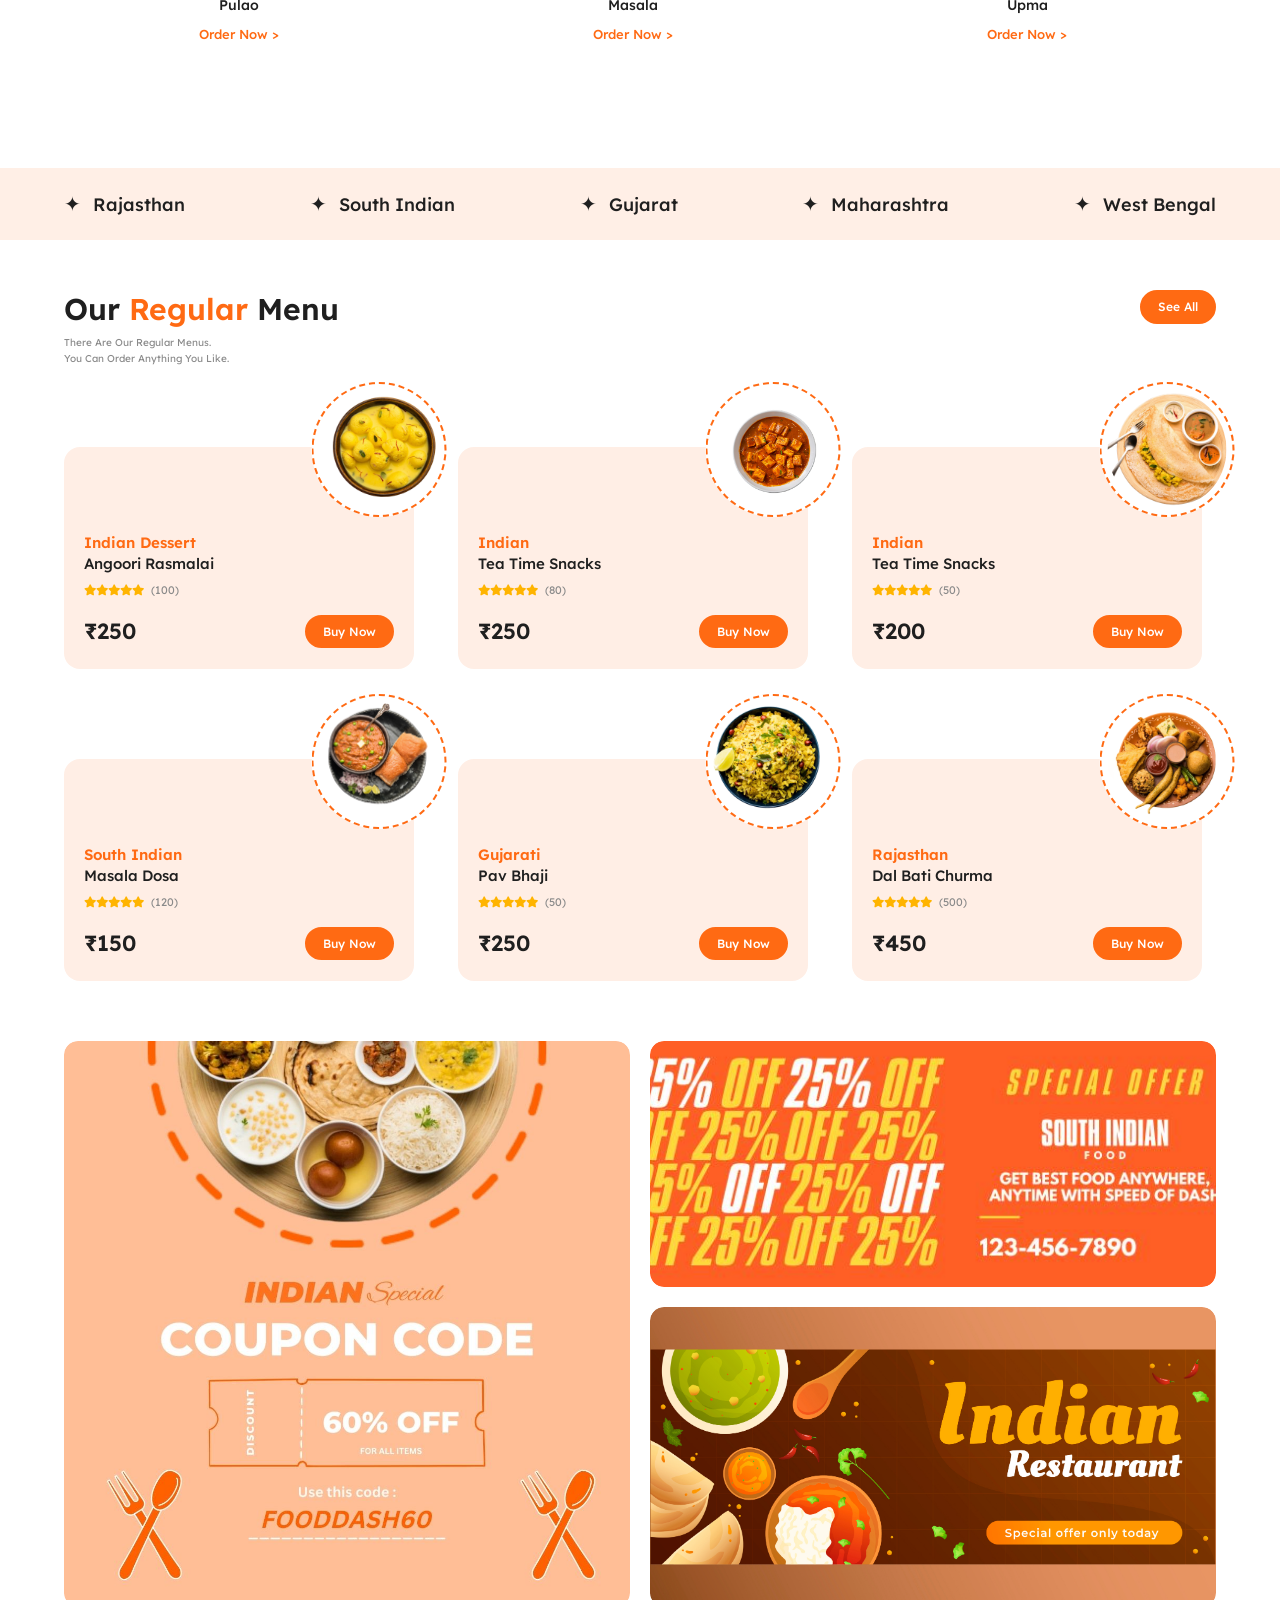
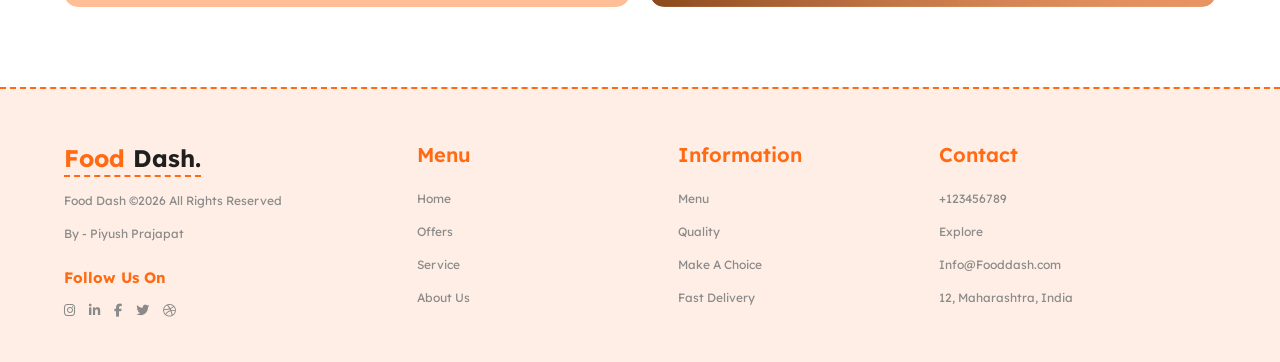
==== commit 00b9fd64: "Complete the home page problems." ====
--- a/index.html
+++ b/index.html
@@ -294,32 +294,26 @@
         </section>
 
 
-        <!-- ========== OFFERS ========== -->
-        <section class="offers" id="offers">
-            <div class="container offers-grid">
-
-                <div class="offer offer-coupon">
-                    <p class="small-title">Indian Special</p>
-                    <h3>COUPON CODE</h3>
-                    <div class="coupon-ticket">60% OFF</div>
-                    <p class="code">FOODDASH60</p>
-                </div>
-
-                <div class="offers-right">
-                    <div class="offer offer-special">
-                        <p class="tag">SPECIAL OFFER</p>
-                        <h3>25% OFF</h3>
-                        <p>Get Best Food Anywhere, Anytime With Speed Of Dash<br>Call: 123-456-7890</p>
-                    </div>
-
-                    <div class="offer offer-restaurant">
-                        <p class="small-title">Authentic</p>
-                        <h3>Indian Restaurant</h3>
-                    </div>
-                </div>
-
-            </div>
-        </section>
+    <!-- ========== OFFERS ========== -->
+    <section class="offers" id="offers">
+        <div class="container offers-grid">
+    
+            <div class="offer offer-coupon">
+                <img src="./images/cupon1.jpg" alt="Coupon 1">
+            </div>
+    
+            <div class="offers-right">
+                <div class="offer">
+                    <img src="./images/cupon2.jpg" alt="Coupon 2">
+                </div>
+    
+                <div class="offer offer-restaurant">
+                    <img src="./images/cupon3.jpg" alt="Coupon 3">
+                </div>
+            </div>
+    
+        </div>
+    </section>
 
     </main>
 
--- a/css/home.css
+++ b/css/home.css
@@ -113,14 +113,11 @@
     gap: 30px;
     margin-bottom: 50px;
 }
-.best-item{
-    /* background-color: rebeccapurple; */
+
+.best-item {
     width: 350px;
     height: 475px;
     padding: 10px;
-    /* display: grid;
-    align-items: center;
-    justify-content: center; */
 }
 
 .best-heading p {
@@ -140,9 +137,12 @@
     width: 300px;
     height: 300px;
     margin: 0 auto 18px;
-    padding: 8px;
     border: 2px dashed var(--orange);
     border-radius: 50%;
+    display: flex;
+    align-items: center;
+    justify-content: center;
+    overflow: hidden;
 }
 
 .best-circle img {
@@ -150,9 +150,8 @@
     height: 250px;
     border-radius: 50%;
     object-fit: cover;
-    /* width: fit-content; */
-    margin-top: 20px;
-    margin-left: 20px;
+    display: block;
+    margin: 0;
 }
 
 .best-item h3 {
@@ -167,7 +166,6 @@
     font-weight: 500;
     color: var(--orange);
 }
-
 
 /* ---------- 4. REGIONS STRIP ---------- */
 .regions {
@@ -286,7 +284,6 @@
     font-weight: 600;
 }
 
-
 /* ---------- 6. OFFERS ---------- */
 .offers {
     padding: 0 0 80px;
@@ -299,95 +296,22 @@
 }
 
 .offer {
-    padding: 30px;
     border-radius: 14px;
-}
-
-/* big coupon card on the left */
-.offer-coupon {
-    display: flex;
-    flex-direction: column;
-    align-items: center;
-    justify-content: center;
-    min-height: 300px;
-    background: #ffcaa6;
-    text-align: center;
-    color: var(--white);
-}
-
-.offer-coupon .small-title {
-    font-size: 22px;
-    font-style: italic;
-    color: var(--orange);
-}
-
-.offer-coupon h3 {
-    font-size: 34px;
-    font-weight: 700;
-    letter-spacing: 1px;
-}
-
-.coupon-ticket {
-    margin: 16px 0 8px;
-    padding: 8px 30px;
-    border: 2px dashed var(--white);
-    border-radius: 8px;
-    font-size: 22px;
-    font-weight: 700;
-}
-
-.offer-coupon .code {
-    font-size: 14px;
-    font-weight: 600;
-    color: var(--orange);
+    overflow: hidden;
+    
+}
+
+.offer img {
+    width: 100%;
+    height: 100%;
+    object-fit: cover;
+    display: block;
+    border-radius: 14px;
 }
 
 .offers-right {
     display: grid;
     gap: 20px;
-}
-
-/* orange special offer banner */
-.offer-special {
-    background: var(--orange);
-    color: var(--white);
-}
-
-.offer-special .tag {
-    font-size: 12px;
-    letter-spacing: 2px;
-}
-
-.offer-special h3 {
-    margin: 4px 0;
-    font-size: 44px;
-    font-weight: 800;
-    line-height: 1.1;
-}
-
-.offer-special p {
-    font-size: 12px;
-}
-
-/* brown restaurant banner */
-.offer-restaurant {
-    display: flex;
-    flex-direction: column;
-    justify-content: center;
-    background: #6b2f0a;
-    color: #ffc928;
-}
-
-.offer-restaurant .small-title {
-    font-size: 14px;
-    font-style: italic;
-    color: var(--white);
-}
-
-.offer-restaurant h3 {
-    font-size: 36px;
-    font-weight: 700;
-    font-style: italic;
 }
 
 
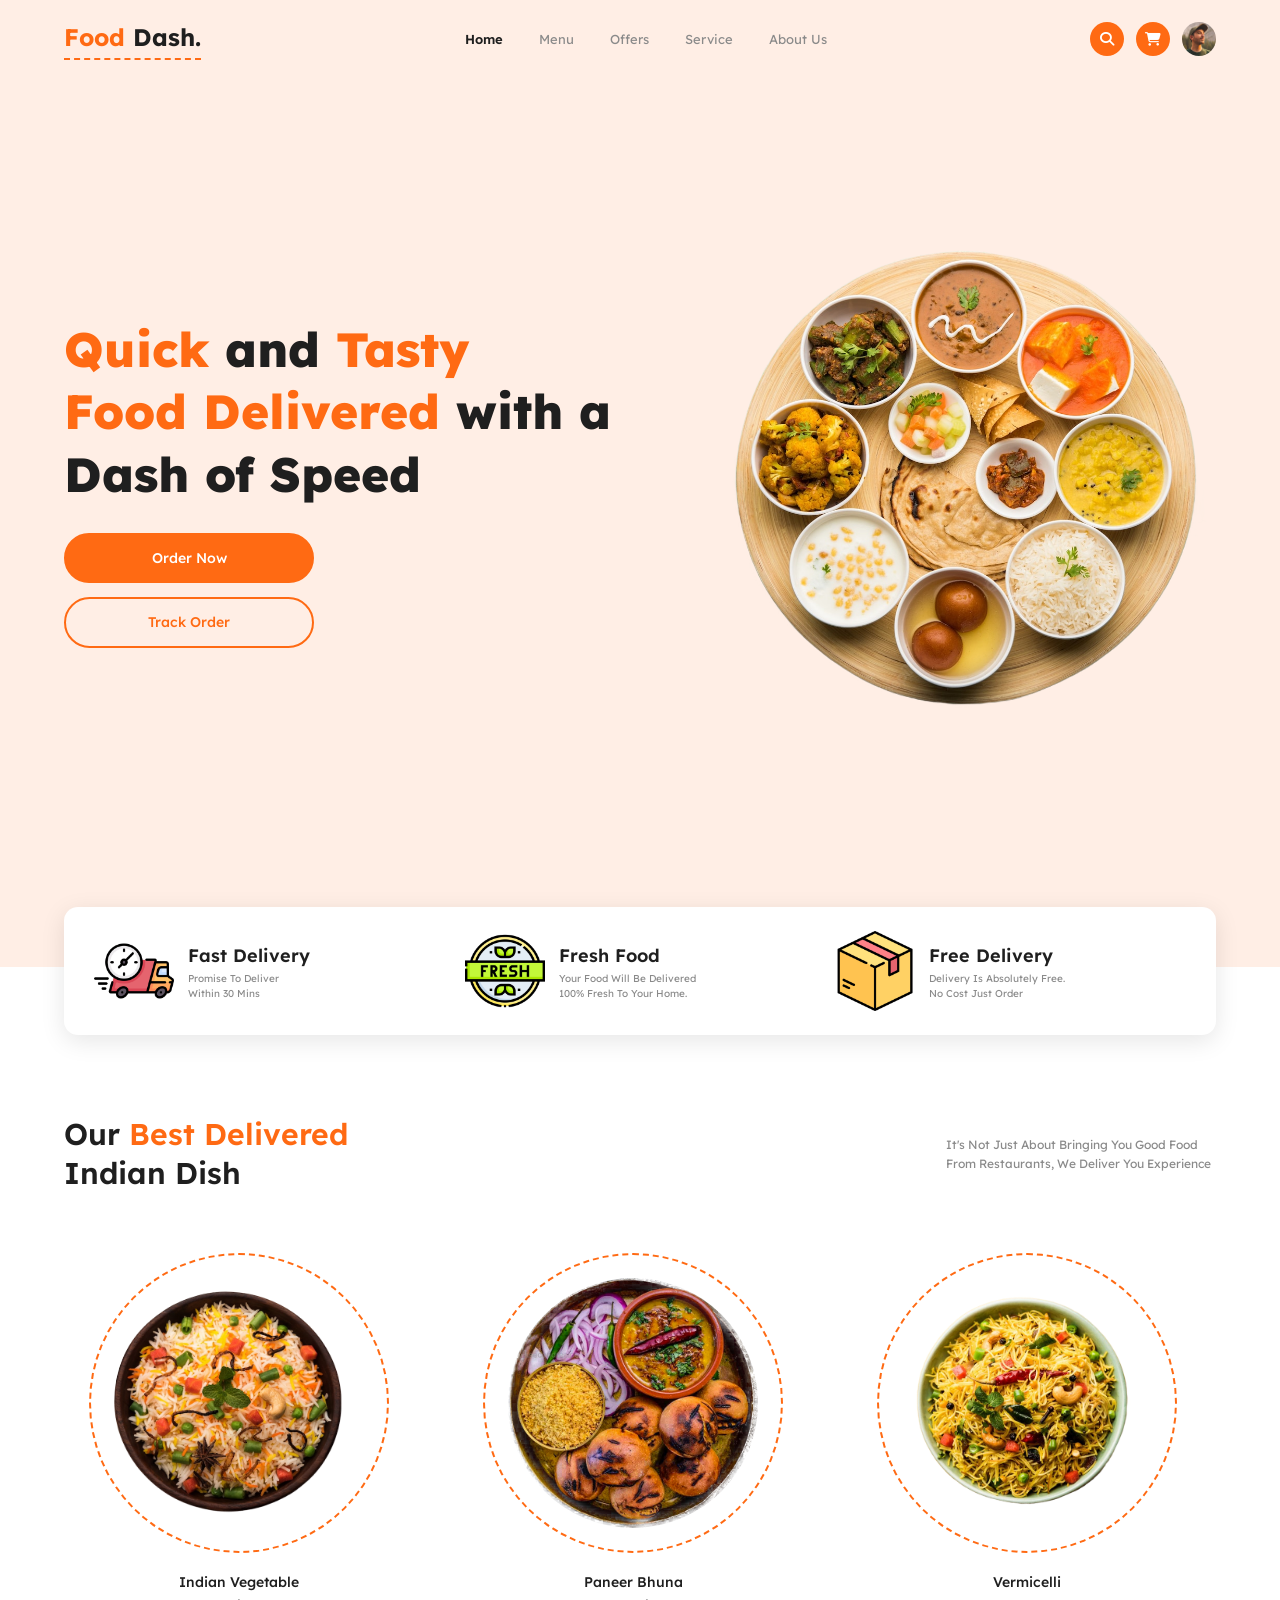
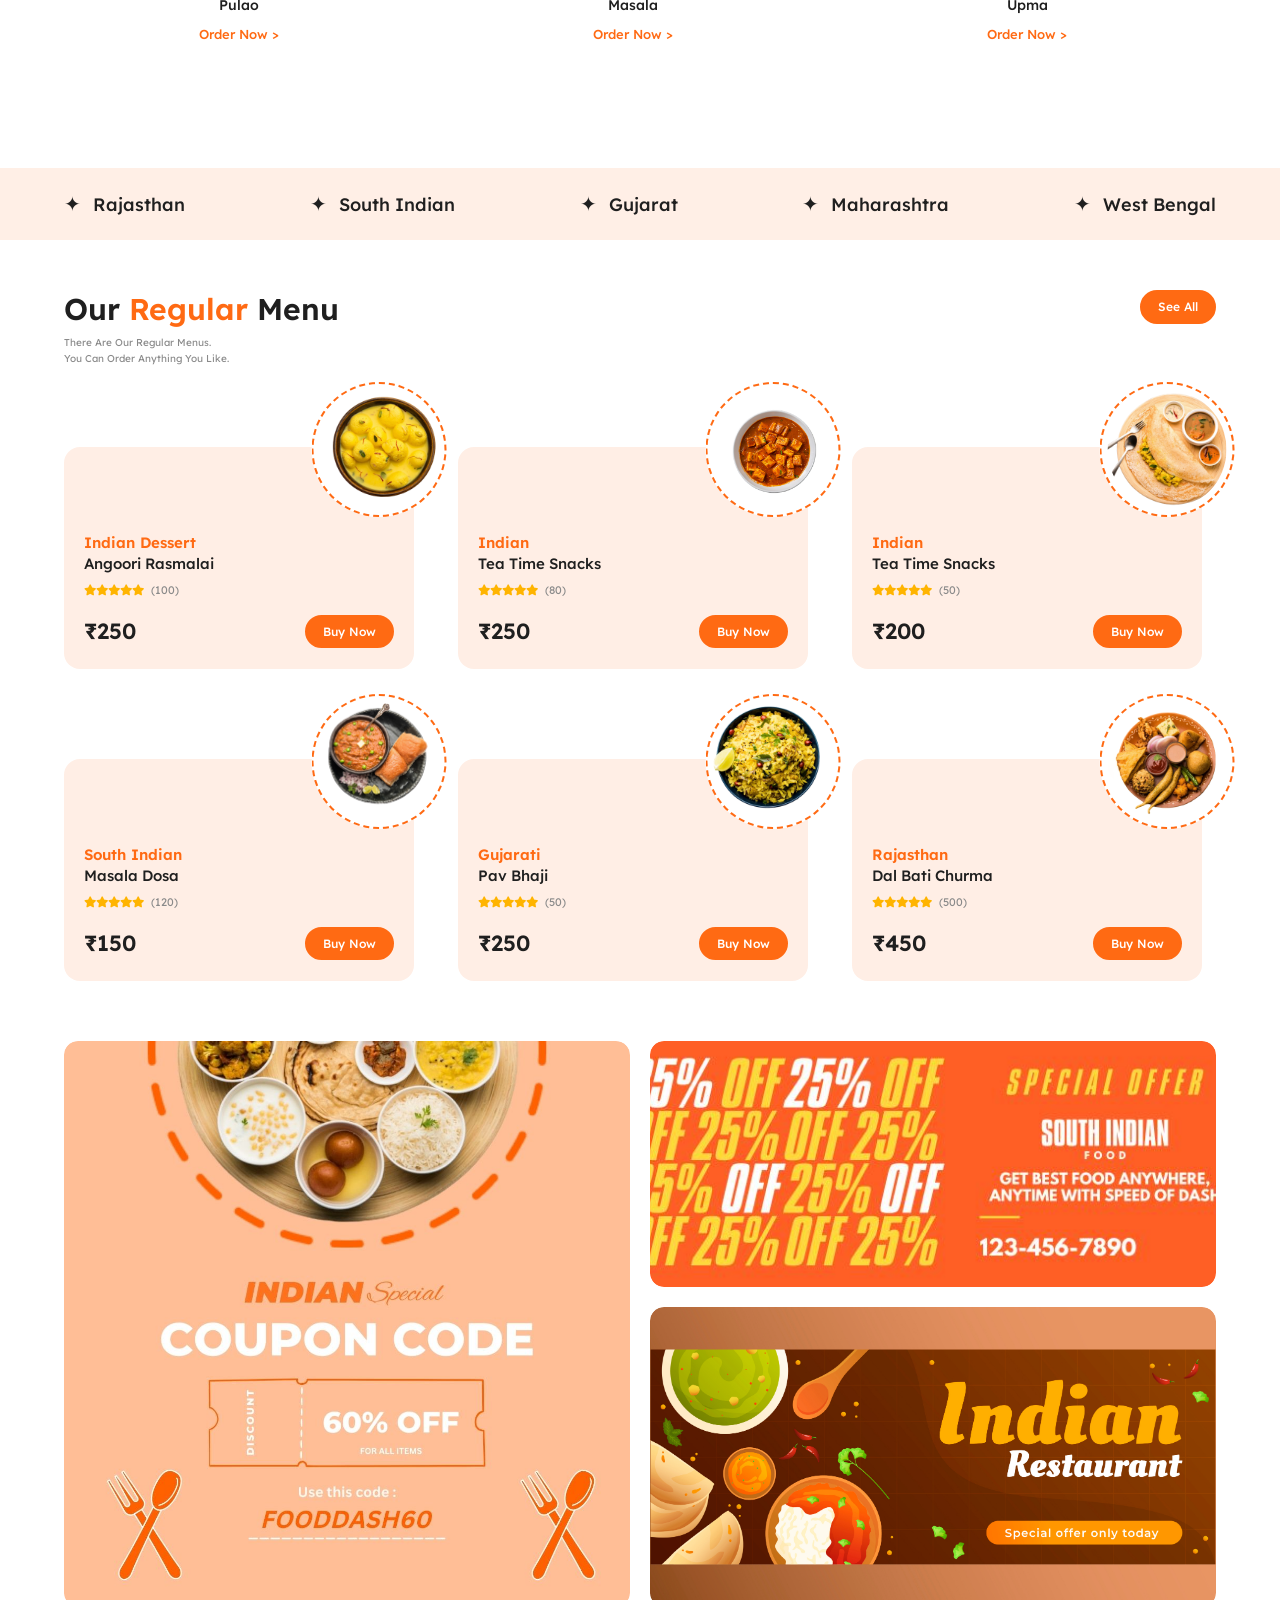
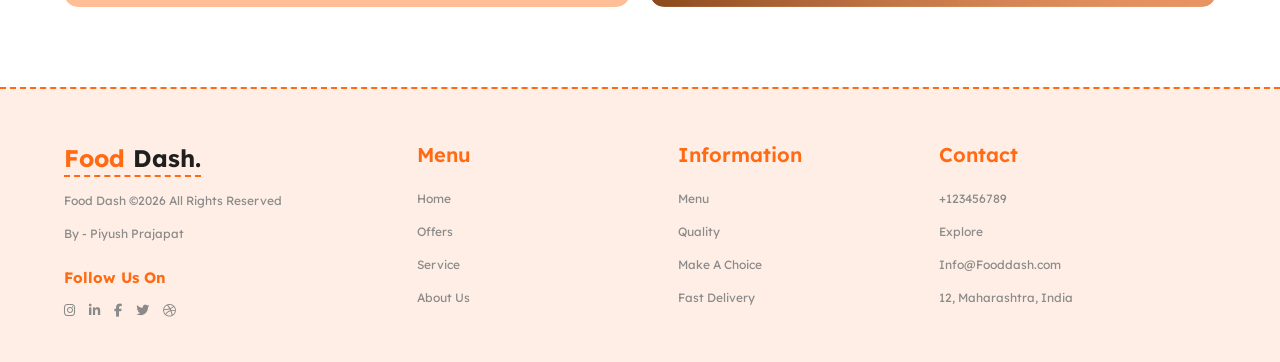
==== commit 49f665df: "Changes the all image url and use orginal images" ====
--- a/index.html
+++ b/index.html
@@ -45,9 +45,9 @@
                 <a href="./menu.html" class="icon-btn" aria-label="Search food">
                     <i class="fa-solid fa-magnifying-glass"></i>
                 </a>
-                <!-- <a href="./cart.html" class="icon-btn" aria-label="Shopping cart">
+                <a href="./cart.html" class="icon-btn" aria-label="Shopping cart">
                     <i class="fa-solid fa-cart-shopping"></i>
-                </a> -->
+                </a>
                 <a href="./login.html" aria-label="Login">
                     <img src="./images/men1.jpg" alt="User" class="avatar">
                 </a>
